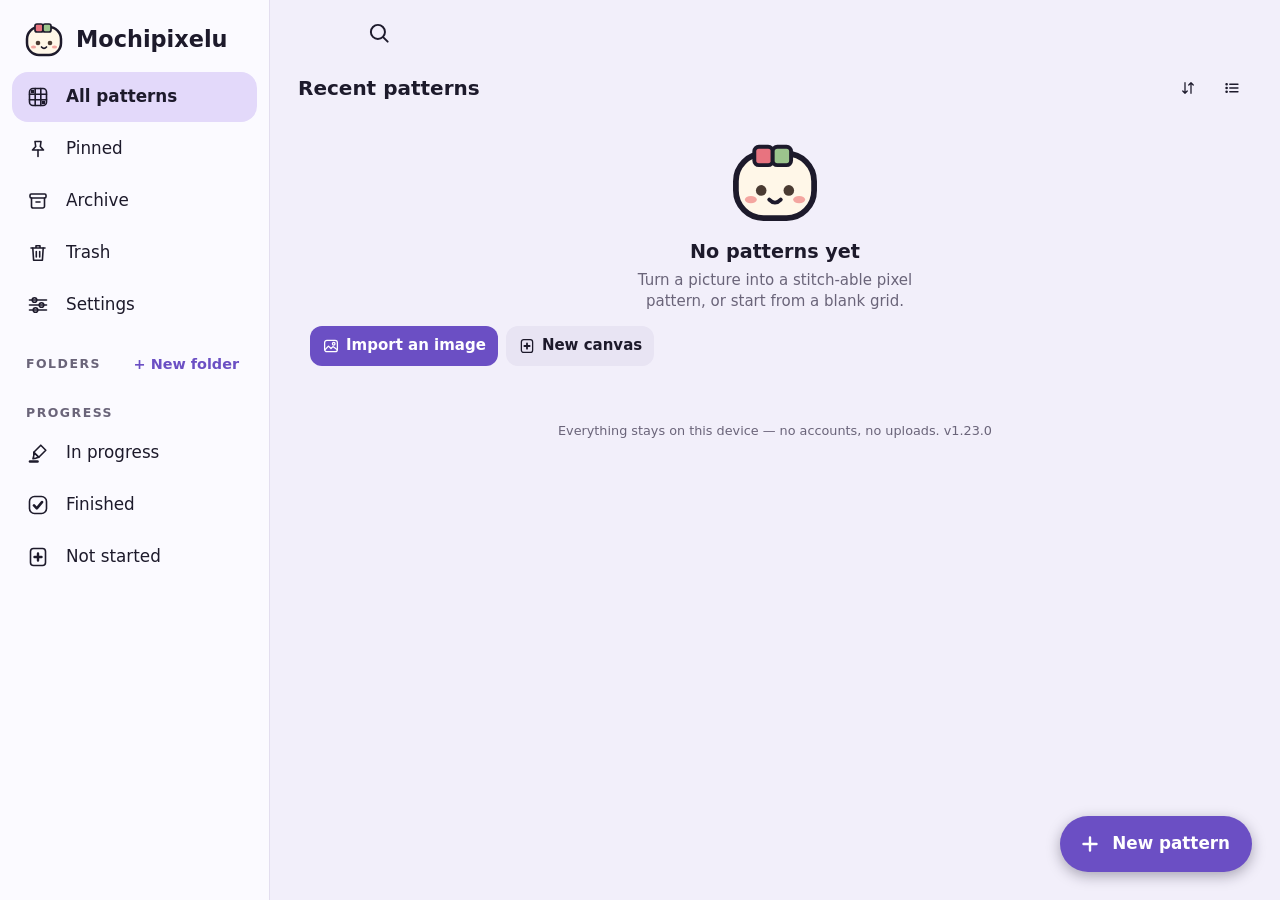
==== index.html @ eb27bb93 "fix: 1.22.0 → 1.23.0 — Taps show stitch details with no mode/tool; legend Hide/Show controls canvas " ====
<!DOCTYPE html>
<html lang="en">
<head>
  <meta charset="utf-8">
  <meta name="viewport" content="width=device-width, initial-scale=1">
  <meta name="theme-color" content="#fbfaff">
  <script>try{var p=JSON.parse(localStorage.getItem("mochipixelu:prefs")||"{}"),t=p.theme||"system";document.documentElement.dataset.theme=t==="dark"||(t==="system"&&matchMedia("(prefers-color-scheme: dark)").matches)?"dark":"light"}catch(e){document.documentElement.dataset.theme="light"}</script>
  <title>Mochipixelu — pixel editor &amp; craft pattern maker</title>
  <meta name="description" content="A cozy, local-first pixel editor that turns images into crochet, cross-stitch, knitting and bead patterns.">
  <link rel="icon" href="data:image/svg+xml,%3Csvg xmlns='http://www.w3.org/2000/svg' viewBox='0 0 40 36'%3E%3Crect x='3' y='5' width='34' height='28' rx='12' fill='%23fff7e8' stroke='%234a3b32' stroke-width='2.5'/%3E%3Crect x='11' y='2' width='8' height='8' rx='2' fill='%23e8737f' stroke='%234a3b32' stroke-width='2'/%3E%3Crect x='19' y='2' width='8' height='8' rx='2' fill='%239cc58d' stroke='%234a3b32' stroke-width='2'/%3E%3Ccircle cx='14' cy='21' r='2.3' fill='%234a3b32'/%3E%3Ccircle cx='26' cy='21' r='2.3' fill='%234a3b32'/%3E%3C/svg%3E">
  <link rel="stylesheet" href="css/styles.css">
</head>
<body data-tool="pencil" data-screen="home">

<!-- Icon set: drawn to match the logo — cream body, 2px brown outline, strawberry / matcha / butter pixel accents. -->
<svg width="0" height="0" style="position:absolute" aria-hidden="true" focusable="false">
  <defs>
    <symbol id="i-pencil" viewBox="0 0 24 24">
      <path d="M5 19.2l.9-4.1L16.3 4.7a2.1 2.1 0 0 1 3 0l.1.1a2.1 2.1 0 0 1 0 3L8.9 18.3z" fill="none"/>
      <path d="M16.3 4.7a2.1 2.1 0 0 1 3 0l.1.1a2.1 2.1 0 0 1 0 3l-2.2 2.2-3.1-3.1z" fill="none"/>
      <path d="M5.9 15.1l3 3-3.9 1z" fill="none"/>
    </symbol>
    <symbol id="i-eraser" viewBox="0 0 24 24">
      <g transform="rotate(-40 12 12)">
        <rect x="3" y="8" width="18" height="8" rx="2.2" fill="none"/>
        <path d="M13 8h5.8A2.2 2.2 0 0 1 21 10.2v3.6a2.2 2.2 0 0 1-2.2 2.2H13z" fill="none"/>
        <path d="M13 8v8"/>
      </g>
      <path d="M4 21h16"/>
    </symbol>
    <symbol id="i-fill" viewBox="0 0 24 24">
      <path d="M5.5 10h13l-1.5 8.5a2 2 0 0 1-2 1.7H9a2 2 0 0 1-2-1.7z" fill="none"/>
      <path d="M6.2 13.4h11.6l-.8 5.1a2 2 0 0 1-2 1.7H9a2 2 0 0 1-2-1.7z" fill="none"/>
      <ellipse cx="12" cy="10" rx="6.5" ry="2.2" fill="none"/>
      <path d="M7 9C7 2.8 17 2.8 17 9" fill="none"/>
    </symbol>
    <symbol id="i-picker" viewBox="0 0 24 24">
      <path d="M15 3.8l5.2 5.2-1.9 1.9-5.2-5.2z" fill="none"/>
      <path d="M12.2 7.9l3.9 3.9-7.6 7.6-3.7.8.8-3.7z" fill="none"/>
      <path d="M5.1 16.7l2.2 2.2-2.6.6z" fill="currentColor" stroke="none"/>
    </symbol>
    <symbol id="i-inspect" viewBox="0 0 24 24">
      <circle cx="10.2" cy="10.2" r="6.4" fill="none"/>
      <rect x="7.2" y="7.2" width="3" height="3" fill="currentColor" stroke="none"/>
      <rect x="10.2" y="7.2" width="3" height="3" fill="currentColor" stroke="none"/>
      <rect x="10.2" y="10.2" width="3" height="3" fill="currentColor" stroke="none"/>
      <path d="M15 15l5.5 5.5" stroke-width="3"/>
    </symbol>
    <symbol id="i-mark" viewBox="0 0 24 24">
      <rect x="3.5" y="3.5" width="17" height="17" rx="5" fill="none"/>
      <path d="M8 12.4l2.8 2.9 5.2-6.2" stroke-width="2.6"/>
    </symbol>
    <symbol id="i-pan" viewBox="0 0 24 24">
      <path d="M12 2.8v18.4M2.8 12h18.4"/>
      <path d="M9.2 5.6L12 2.8l2.8 2.8M9.2 18.4L12 21.2l2.8-2.8M5.6 9.2L2.8 12l2.8 2.8M18.4 9.2l2.8 2.8-2.8 2.8"/>
      <rect x="8.6" y="8.6" width="6.8" height="6.8" rx="2" fill="none"/>
      <rect x="11" y="11" width="2" height="2" fill="currentColor" stroke="none"/>
    </symbol>
    <symbol id="i-undo" viewBox="0 0 24 24">
      <path d="M8.5 5.5l-4 4 4 4"/>
      <path d="M4.5 9.5H14a5 5 0 0 1 0 10h-4"/>
    </symbol>
    <symbol id="i-redo" viewBox="0 0 24 24">
      <g transform="matrix(-1 0 0 1 24 0)">
        <path d="M8.5 5.5l-4 4 4 4"/>
        <path d="M4.5 9.5H14a5 5 0 0 1 0 10h-4"/>
      </g>
    </symbol>
    <symbol id="i-palette" viewBox="0 0 24 24">
      <path d="M12 3.5C7 3.5 3.5 7 3.5 11.5S7 20.5 11 20.5c2 0 2.3-1.3 1.5-2.4-.8-1.1-.2-2.6 1.4-2.6H17c2 0 3.5-1.5 3.5-3.5C20.5 7 17 3.5 12 3.5z" fill="none"/>
      <circle cx="8" cy="10.4" r="1.4" fill="currentColor" stroke="none"/>
      <circle cx="12" cy="7.6" r="1.4" fill="currentColor" stroke="none"/>
      <circle cx="16" cy="10.2" r="1.4" fill="currentColor" stroke="none"/>
      <circle cx="7.8" cy="14.6" r="1.4" fill="currentColor" stroke="none"/>
    </symbol>
    <symbol id="i-sliders" viewBox="0 0 24 24">
      <path d="M3.5 7h17M3.5 12h17M3.5 17h17"/>
      <circle cx="8.5" cy="7" r="2.3" fill="none"/>
      <circle cx="15.5" cy="12" r="2.3" fill="none"/>
      <circle cx="9.5" cy="17" r="2.3" fill="none"/>
    </symbol>
    <symbol id="i-design" viewBox="0 0 24 24">
      <rect x="3.5" y="3.5" width="17" height="17" rx="3.5" fill="none"/>
      <path d="M9.2 3.5v17M14.8 3.5v17M3.5 9.2h17M3.5 14.8h17"/>
      <rect x="4.9" y="4.9" width="3.3" height="3.3" fill="currentColor" stroke="none"/>
      <rect x="15.8" y="15.8" width="3.3" height="3.3" fill="currentColor" stroke="none"/>
    </symbol>
    <symbol id="i-craft" viewBox="0 0 24 24">
      <rect x="3.5" y="3.5" width="17" height="17" rx="3.5" fill="none"/>
      <path d="M8 8l8 8M16 8l-8 8" stroke-width="2.6"/>
    </symbol>
    <symbol id="i-export" viewBox="0 0 24 24">
      <path d="M4.5 14.5v3.2a2.3 2.3 0 0 0 2.3 2.3h10.4a2.3 2.3 0 0 0 2.3-2.3v-3.2" fill="none"/>
      <path d="M12 3.8v10.2M7.8 10l4.2 4.2 4.2-4.2"/>
    </symbol>
    <symbol id="i-upload" viewBox="0 0 24 24">
      <path d="M4.5 14.5v3.2a2.3 2.3 0 0 0 2.3 2.3h10.4a2.3 2.3 0 0 0 2.3-2.3v-3.2" fill="none"/>
      <path d="M12 14V3.8M7.8 8l4.2-4.2L16.2 8"/>
    </symbol>
    <symbol id="i-files" viewBox="0 0 24 24">
      <path d="M3.5 7a2 2 0 0 1 2-2H10l2 2.2h6.5a2 2 0 0 1 2 2V17a2 2 0 0 1-2 2h-13a2 2 0 0 1-2-2z" fill="none"/>
      <path d="M3.5 10.5h17"/>
    </symbol>
    <symbol id="i-image" viewBox="0 0 24 24">
      <rect x="3.5" y="4.5" width="17" height="15" rx="3" fill="none"/>
      <path d="M4 17l4.6-4.8 3.4 3.2 2.6-2.6L20 16.6" fill="none"/>
      <circle cx="15.6" cy="9" r="1.7" fill="none"/>
    </symbol>
    <symbol id="i-newfile" viewBox="0 0 24 24">
      <rect x="4.5" y="3.5" width="15" height="17" rx="3" fill="none"/>
      <path d="M12 8.5v7M8.5 12h7" stroke-width="2.4"/>
    </symbol>
    <symbol id="i-gear" viewBox="0 0 24 24"><circle cx="12" cy="12" r="3"/><circle cx="12" cy="12" r="6.6"/><path d="M12 2.6v2.8M12 18.6v2.8M2.6 12h2.8M18.6 12h2.8M5.4 5.4l2 2M16.6 16.6l2 2M18.6 5.4l-2 2M7.4 16.6l-2 2"/></symbol>
    <symbol id="i-legend" viewBox="0 0 24 24"><rect x="3.5" y="4.5" width="4.5" height="4.5" rx="1.2"/><rect x="3.5" y="14.5" width="4.5" height="4.5" rx="1.2"/><path d="M11.5 6.8h9M11.5 16.8h9M11.5 11.8h9"/><rect x="3.5" y="9.5" width="4.5" height="4.5" rx="1.2"/></symbol>
    <symbol id="i-plus" viewBox="0 0 24 24"><path d="M12 5.5v13M5.5 12h13"/></symbol>
    <symbol id="i-minus" viewBox="0 0 24 24"><path d="M5.5 12h13"/></symbol>
    <symbol id="i-fit" viewBox="0 0 24 24"><path d="M4 9V5h4M20 9V5h-4M4 15v4h4M20 15v4h-4"/><rect x="9" y="9" width="6" height="6" fill="none"/></symbol>
    <symbol id="i-chev" viewBox="0 0 24 24"><path d="M6.5 15l5.5-6 5.5 6"/></symbol>
    <symbol id="i-back" viewBox="0 0 24 24"><path d="M19 12H6M11.5 6L5.5 12l6 6"/></symbol>
    <symbol id="i-close" viewBox="0 0 24 24"><path d="M6 6l12 12M18 6L6 18"/></symbol>
    <symbol id="i-more" viewBox="0 0 24 24"><circle cx="5.5" cy="12" r="1.8" fill="currentColor" stroke="none"/><circle cx="12" cy="12" r="1.8" fill="currentColor" stroke="none"/><circle cx="18.5" cy="12" r="1.8" fill="currentColor" stroke="none"/></symbol>
    <symbol id="i-eye" viewBox="0 0 24 24"><path d="M2.8 12S6.4 5.8 12 5.8 21.2 12 21.2 12 17.6 18.2 12 18.2 2.8 12 2.8 12z" fill="none"/><circle cx="12" cy="12" r="2.8" fill="none"/></symbol>
    <symbol id="i-print" viewBox="0 0 24 24"><rect x="6.5" y="3.5" width="11" height="6" fill="none"/><rect x="3.5" y="9.5" width="17" height="8" rx="2.5" fill="none"/><rect x="7" y="14" width="10" height="6.5" fill="none"/><circle cx="17" cy="12.3" r=".9" fill="currentColor" stroke="none"/></symbol>
    <symbol id="i-redo-arrow" viewBox="0 0 24 24"><path d="M19.5 12a7.5 7.5 0 1 1-2.4-5.5"/><path d="M19.8 4.5v4.2h-4.2"/></symbol>
    <symbol id="i-trash" viewBox="0 0 24 24"><path d="M5 7h14M10 7V4.8h4V7"/><path d="M6.8 7l.8 12.2h8.8L17.2 7" fill="none"/><path d="M10.3 10.5v5.5M13.7 10.5v5.5"/></symbol>
    <symbol id="i-menu" viewBox="0 0 24 24"><path d="M4 8h16M4 15h10"/></symbol>
    <symbol id="i-search" viewBox="0 0 24 24"><circle cx="11" cy="11" r="6.5"/><path d="M16 16l4 4"/></symbol>
    <symbol id="i-list" viewBox="0 0 24 24"><path d="M9 7h11M9 12h11M9 17h11"/><circle cx="4.8" cy="7" r=".9" fill="currentColor"/><circle cx="4.8" cy="12" r=".9" fill="currentColor"/><circle cx="4.8" cy="17" r=".9" fill="currentColor"/></symbol>
    <symbol id="i-grid" viewBox="0 0 24 24"><rect x="4.5" y="4.5" width="6" height="6" rx="1.5"/><rect x="13.5" y="4.5" width="6" height="6" rx="1.5"/><rect x="4.5" y="13.5" width="6" height="6" rx="1.5"/><rect x="13.5" y="13.5" width="6" height="6" rx="1.5"/></symbol>
    <symbol id="i-sort" viewBox="0 0 24 24"><path d="M8 5v14M8 19l-3-3M8 19l3-3M16 19V5M16 5l-3 3M16 5l3 3"/></symbol>
    <symbol id="i-pin" viewBox="0 0 24 24"><path d="M9 4.5h6l-.7 5 3.2 3.5H6.5L9.7 9.5 9 4.5z"/><path d="M12 13v6.5"/></symbol>
    <symbol id="i-folder" viewBox="0 0 24 24"><path d="M4 7.5a1.8 1.8 0 0 1 1.8-1.8h3.6l2 2.2h6.8A1.8 1.8 0 0 1 20 9.7v7.5a1.8 1.8 0 0 1-1.8 1.8H5.8A1.8 1.8 0 0 1 4 17.2V7.5z"/></symbol>
    <symbol id="i-archive" viewBox="0 0 24 24"><rect x="4" y="5" width="16" height="4" rx="1.2"/><path d="M5.5 9v8.2a1.8 1.8 0 0 0 1.8 1.8h9.4a1.8 1.8 0 0 0 1.8-1.8V9M10 13h4"/></symbol>
    <symbol id="i-restore" viewBox="0 0 24 24"><path d="M5 12a7 7 0 1 0 2.3-5.2M5 5v3.8h3.8"/></symbol>
    <symbol id="i-copy" viewBox="0 0 24 24"><rect x="8.5" y="8.5" width="11" height="11" rx="2.5" fill="none"/><path d="M15.5 8.5v-2a2 2 0 0 0-2-2h-7a2 2 0 0 0-2 2v7a2 2 0 0 0 2 2h2"/></symbol>
    <symbol id="i-highlight" viewBox="0 0 24 24"><path d="M14.8 4.2l5 5-7 7-5-5z" fill="none"/><path d="M7.8 11.2l5 5-2.6.9-3.2.7.8-3.2z" fill="none"/><path d="M4 20.5h7.5" stroke-width="2.6"/></symbol>
    <symbol id="i-mochi" viewBox="0 0 40 36">
      <rect x="3" y="5" width="34" height="28" rx="12" fill="#fff7e8" stroke-width="2.5"/>
      <rect x="11" y="2" width="8" height="8" rx="2" fill="#e8737f"/>
      <rect x="19" y="2" width="8" height="8" rx="2" fill="#9cc58d"/>
      <circle cx="14" cy="21" r="2.3" fill="#4a3b32" stroke="none"/><circle cx="26" cy="21" r="2.3" fill="#4a3b32" stroke="none"/>
      <ellipse cx="9.5" cy="25" rx="2.6" ry="1.6" fill="#f4a6a0" stroke="none"/><ellipse cx="30.5" cy="25" rx="2.6" ry="1.6" fill="#f4a6a0" stroke="none"/>
      <path d="M17.5 25q2.5 2.6 5 0"/>
    </symbol>
  </defs>
</svg>

<!-- ============================ HOME ============================ -->
<section id="screen-home" class="screen home" hidden>
  <div id="drawer-scrim" class="scrim" hidden></div>
  <aside id="drawer" class="drawer" aria-label="Menu">
    <div class="drawer-brand"><svg class="ic mascot" viewBox="0 0 40 36" aria-hidden="true"><use href="#i-mochi"/></svg><span>Mochipixelu</span></div>
    <nav class="drawer-nav" id="drawer-nav">
      <button data-view="all"><svg class="ic"><use href="#i-design"/></svg><span class="dl">All patterns</span><span class="dc" id="dc-all"></span></button>
      <button data-view="pinned"><svg class="ic"><use href="#i-pin"/></svg><span class="dl">Pinned</span><span class="dc" id="dc-pinned"></span></button>
      <button data-view="archive"><svg class="ic"><use href="#i-archive"/></svg><span class="dl">Archive</span><span class="dc" id="dc-archive"></span></button>
      <button data-view="trash"><svg class="ic"><use href="#i-trash"/></svg><span class="dl">Trash</span><span class="dc" id="dc-trash"></span></button>
      <button id="drawer-settings"><svg class="ic"><use href="#i-sliders"/></svg><span class="dl">Settings</span></button>
    </nav>
    <div class="drawer-sec"><span>Folders</span><button id="drawer-newfolder" class="linkbtn">+ New folder</button></div>
    <nav class="drawer-nav" id="drawer-folders"></nav>
    <button id="drawer-showall" class="linkbtn drawer-more" hidden>Show all</button>
    <div class="drawer-sec"><span>Progress</span></div>
    <nav class="drawer-nav" id="drawer-progress">
      <button data-view="progress"><svg class="ic"><use href="#i-highlight"/></svg><span class="dl">In progress</span><span class="dc" id="dc-progress"></span></button>
      <button data-view="done"><svg class="ic"><use href="#i-mark"/></svg><span class="dl">Finished</span><span class="dc" id="dc-done"></span></button>
      <button data-view="new"><svg class="ic"><use href="#i-newfile"/></svg><span class="dl">Not started</span><span class="dc" id="dc-new"></span></button>
    </nav>
  </aside>
  <header class="home-top">
    <button id="home-menu" class="btn icon-btn" aria-label="Open menu" aria-expanded="false"><svg class="ic"><use href="#i-menu"/></svg></button>
    <h1 class="sr-only">Mochipixelu</h1>
    <button id="home-search-btn" class="btn icon-btn" aria-label="Search patterns" aria-expanded="false"><svg class="ic"><use href="#i-search"/></svg></button>
  </header>
  <div id="home-search" class="home-search" hidden>
    <svg class="ic sm" aria-hidden="true"><use href="#i-search"/></svg>
    <input id="home-search-input" type="search" placeholder="Search patterns" aria-label="Search patterns" autocomplete="off">
    <button id="home-search-clear" class="btn small icon-btn" aria-label="Close search"><svg class="ic sm"><use href="#i-close"/></svg></button>
  </div>

  <main class="home-main" id="home-main">
    <section id="home-continue" hidden>
      <button id="continue-card" class="continue-card" type="button"></button>
    </section>

    <section id="home-library">
      <div id="home-folders-sec" hidden>
        <div class="home-bar">
          <h2 class="sec">Folders</h2>
          <span class="bar-actions">
            <button id="folders-all" class="linkbtn" hidden>Show all</button>
            <button id="folders-layout" class="btn small icon-btn" aria-label="Folder layout: grid"><svg class="ic sm"><use href="#i-list"/></svg></button>
          </span>
        </div>
        <div id="home-folder-tiles" class="folder-tiles"></div>
      </div>
      <div class="home-bar">
        <h2 class="sec" id="home-title">Recent patterns</h2>
        <span class="bar-actions">
          <button id="sort-btn" class="btn small icon-btn" aria-label="Sort patterns" aria-haspopup="menu" aria-expanded="false"><svg class="ic sm"><use href="#i-sort"/></svg></button>
          <button id="grid-layout" class="btn small icon-btn" aria-label="Pattern layout: grid"><svg class="ic sm"><use href="#i-list"/></svg></button>
        </span>
        <div id="sort-menu" class="ctx-menu sort-menu" role="menu" hidden></div>
      </div>
      <div id="folder-head" class="folder-head" hidden>
        <button id="folder-back" class="btn small icon-btn" aria-label="Back to all patterns"><svg class="ic sm"><use href="#i-back"/></svg></button>
        <h3 id="folder-title">Folder</h3>
        <button id="folder-rename" class="btn small">Rename</button>
        <button id="folder-remove" class="btn small">Remove</button>
      </div>
      <ul id="home-grid" class="grid"></ul>
      <p id="home-nomatch" class="hint" hidden>No patterns in this group yet.</p>
      <div id="home-empty" class="empty" hidden>
        <svg class="ic mascot big" viewBox="0 0 40 36" aria-hidden="true"><use href="#i-mochi"/></svg>
        <h2>No patterns yet</h2>
        <p>Turn a picture into a stitch-able pixel pattern, or start from a blank grid.</p>
        <div class="row center">
          <button class="btn primary" data-home="import"><svg class="ic sm"><use href="#i-image"/></svg>Import an image</button>
          <button class="btn" data-home="new"><svg class="ic sm"><use href="#i-newfile"/></svg>New canvas</button>
        </div>
      </div>
    </section>
    <p class="home-foot">Everything stays on this device — no accounts, no uploads. <span id="home-version"></span></p>
  </main>

  <div id="card-scrim" class="scrim" hidden></div>
  <div id="card-menu" class="ctx-menu" role="menu" hidden></div>

  <div class="fab-wrap" id="fab-wrap">
    <div id="fab-menu" class="fab-menu" hidden>
      <button class="btn fab-item" data-home="new"><svg class="ic sm"><use href="#i-newfile"/></svg>New canvas</button>
      <button class="btn fab-item" data-home="import"><svg class="ic sm"><use href="#i-image"/></svg>Import image</button>
      <button class="btn fab-item" data-home="open"><svg class="ic sm"><use href="#i-upload"/></svg>Open file</button>
    </div>
    <button id="fab" class="fab" type="button" aria-label="Add a pattern" aria-expanded="false"><svg class="ic"><use href="#i-plus"/></svg><span class="fab-label">New pattern</span></button>
  </div>
</section>

<!-- ============================ PROJECT VIEW ============================ -->
<section id="screen-view" class="screen" hidden>
  <header class="topbar">
    <button id="view-back" class="btn icon-btn" aria-label="Back to my patterns"><svg class="ic"><use href="#i-back"/></svg></button>
    <h2 id="view-title" class="view-title">Pattern</h2>
    <button id="view-edit" class="btn primary"><svg class="ic sm"><use href="#i-pencil"/></svg>Edit</button>
    <button id="view-more" class="btn icon-btn" aria-label="More actions"><svg class="ic"><use href="#i-more"/></svg></button>
  </header>
  <main class="view-main">
    <div class="view-meta">
      <span id="view-size" class="meta-line"></span>
      <div class="progress" role="progressbar" aria-valuemin="0" aria-valuemax="100" aria-valuenow="0" id="view-progress"><div id="view-progress-bar"></div></div>
      <span id="view-progress-text" class="meta-line"></span>
    </div>
    <div class="view-selected" id="view-info" aria-live="polite">
      <span id="view-info-swatch" class="swatch empty" hidden></span>
      <span id="view-info-text"></span>
    </div>
    <section class="view-stage">
      <div class="canvas-wrap">
        <div id="view-scroll" class="canvas-scroll"><canvas id="view-canvas" aria-label="Pattern"></canvas></div>
        <div class="hud hud-br hud-view">
          <button id="view-zoom-fit" class="btn small icon-btn" aria-label="Fit to screen"><svg class="ic sm"><use href="#i-fit"/></svg></button>
        </div>
      </div>
    </section>
    <div class="view-dock">
      <div class="vstack">
        <div id="view-legend-pop" class="vcard" hidden>
          <div class="legend-head"><strong>Colors</strong><button id="view-legend-hide" class="linkbtn" type="button" aria-pressed="true">Hide on canvas</button></div>
          <div id="view-legend" class="chips-scroll"></div>
        </div>
        <div id="guide-controls" class="vcard" hidden>
          <div class="seg" id="view-guides" role="group" aria-label="Guide style">
            <button data-guide="row" aria-pressed="true">Row</button>
            <button data-guide="col" aria-pressed="false">Column</button>
            <button data-guide="cross" aria-pressed="false">Both</button>
          </div>
          <div class="stepper">
            <button id="guide-prev" class="btn small icon-btn" aria-label="Previous"><svg class="ic sm"><use href="#i-chev"/></svg></button>
            <strong id="guide-label">Row 1</strong>
            <button id="guide-next" class="btn small icon-btn" aria-label="Next"><svg class="ic sm"><use href="#i-chev"/></svg></button>
            <button id="guide-done" class="btn small"><svg class="ic sm"><use href="#i-mark"/></svg><span id="guide-done-label">Mark row done</span></button>
          </div>
        </div>
      </div>
      <nav class="vtools" id="view-modes" role="group" aria-label="Tap mode">
        <button class="vtool" data-mode="look" aria-pressed="true"><svg class="ic"><use href="#i-eye"/></svg><span class="tl">Look</span></button>
        <button class="vtool" data-mode="guide" aria-pressed="false"><svg class="ic"><use href="#i-highlight"/></svg><span class="tl">Guide</span></button>
        <button class="vtool" data-mode="tick" aria-pressed="false"><svg class="ic"><use href="#i-mark"/></svg><span class="tl">Tick</span></button>
        <button class="vtool" id="view-dock-legend" aria-pressed="false"><svg class="ic"><use href="#i-legend"/></svg><span class="tl">Legend</span></button>
      </nav>
    </div>
  </main>
</section>

<!-- ============================ EDITOR ============================ -->
<section id="screen-editor" class="screen" hidden>
  <header class="topbar">
    <button id="btn-back" class="btn icon-btn" aria-label="Back to the pattern"><svg class="ic"><use href="#i-back"/></svg></button>
    <svg class="ic mascot desk-only" viewBox="0 0 40 36" aria-hidden="true"><use href="#i-mochi"/></svg>
    <label class="name-field">
      <span class="sr-only">Pattern name</span>
      <input id="design-name" type="text" maxlength="60" value="Untitled" autocomplete="off">
    </label>
    <div class="top-actions">
      <button id="btn-undo" class="btn icon-btn" title="Undo (Ctrl+Z)" aria-label="Undo" disabled><svg class="ic"><use href="#i-undo"/></svg></button>
      <button id="btn-redo" class="btn icon-btn" title="Redo (Ctrl+Y)" aria-label="Redo" disabled><svg class="ic"><use href="#i-redo"/></svg></button>
      <button id="btn-menu" class="btn icon-btn" aria-label="Pattern options" aria-haspopup="menu" aria-pressed="false"><svg class="ic"><use href="#i-more"/></svg></button>
    </div>
  </header>
  <div class="view-selected" id="edit-info" aria-live="polite">
    <span id="edit-info-swatch" class="swatch empty" hidden></span>
    <span id="edit-info-text"></span>
  </div>

  <main class="workspace">
    <section class="stage" aria-label="Canvas">
      <div class="canvas-wrap">
        <div id="canvas-scroll" class="canvas-scroll">
          <canvas id="canvas" tabindex="0" aria-label="Pixel canvas. Use arrow keys to move between cells."></canvas>
        </div>
        <div class="hud hud-tl">
          <span id="status-size" class="chip" title="Design size">32 × 32</span>
          <span id="status-coords" class="chip" title="Cell under the pointer">—</span>
        </div>
        <div class="hud hud-br">
          <button id="zoom-fit" class="btn small icon-btn" aria-label="Fit to screen" title="Fit to screen (0)"><svg class="ic sm"><use href="#i-fit"/></svg></button>
        </div>
        <input id="zoom-range" class="zoom-range" type="range" min="2" max="64" value="16" aria-label="Zoom" hidden>
        <div id="drop-hint" class="drop-hint" hidden>Drop an image to pixelate it</div>
      </div>
    </section>

    <div id="opt-menu" class="ctx-menu opt-menu" role="menu" hidden>
      <div class="theme-row" id="theme-row" role="radiogroup" aria-label="Theme">
        <span class="theme-label">Theme</span>
        <div class="swatches"></div>
      </div>
      <hr>
      <button data-open="design"><svg class="ic"><use href="#i-design"/></svg>Size &amp; detail</button>
      <button data-open="export"><svg class="ic"><use href="#i-export"/></svg>Export &amp; print</button>
      <button data-open="files"><svg class="ic"><use href="#i-files"/></svg>Image &amp; files</button>
      <hr>
      <button data-act="pin"><svg class="ic"><use href="#i-pin"/></svg><span>Pin</span></button>
      <button data-act="folder"><svg class="ic"><use href="#i-folder"/></svg>Move to folder…</button>
      <button data-act="archive"><svg class="ic"><use href="#i-archive"/></svg><span>Archive</span></button>
      <button data-act="trash" class="danger"><svg class="ic"><use href="#i-trash"/></svg>Move to Trash</button>
      <hr>
      <div class="menu-foot" id="menu-foot">Edited just now</div>
    </div>

    <!-- Fixed bottom bar on phones; vertical tool rail on desktop -->
    <div class="dock">
      <div id="color-pop" class="pop" hidden aria-label="Quick colors"></div>
      <div id="legend-pop" class="vcard legend-dock" hidden aria-label="Legend">
        <div class="legend-head"><strong>Colors</strong><button id="btn-clear-filter" class="linkbtn" type="button" hidden>Show all</button><button id="legend-hide" class="linkbtn" type="button" aria-pressed="true">Hide on canvas</button></div>
        <div id="legend-list" class="chips-scroll"></div>
      </div>
      <nav class="tools" id="tools" aria-label="Tools">
        <button class="tool" data-tool="pencil" aria-pressed="true" title="Draw (B)"><svg class="ic"><use href="#i-pencil"/></svg><span class="tl">Draw</span></button>
        <button class="tool" data-tool="eraser" aria-pressed="false" title="Erase (E)"><svg class="ic"><use href="#i-eraser"/></svg><span class="tl">Erase</span></button>
        <button class="tool" data-tool="fill" aria-pressed="false" title="Fill (G)"><svg class="ic"><use href="#i-fill"/></svg><span class="tl">Fill</span></button>
        <button class="tool" data-tool="picker" aria-pressed="false" title="Pick color (I)"><svg class="ic"><use href="#i-picker"/></svg><span class="tl">Pick</span></button>
        <button id="dock-legend" class="tool" aria-pressed="false" title="Legend: colors and symbols"><svg class="ic"><use href="#i-legend"/></svg><span class="tl">Legend</span></button>
        <button id="dock-color" class="tool" aria-pressed="false" title="Colors"><span class="dot" data-cur-color></span><span class="tl">Color</span></button>
      </nav>
    </div>
  </main>
</section>

    <!-- Settings popup (opened from the ⋯ menus): one section at a time, Done fixed at the bottom. Lives at body level so both the editor and the pattern view can use it. -->
<aside class="panel sheet" id="sheet" aria-label="Pattern settings">
  <div class="sheet-head"><h2 id="sheet-title">Design</h2></div>

  <!-- DESIGN -->
  <section class="tabpanel" id="panel-design" role="tabpanel">
    <h2>Resolution</h2>
    <p class="hint" id="img-info">Changing these numbers changes how many pixels the design really has.</p>
    <div class="row">
      <label>Width <input id="res-w" type="number" min="1" max="256" value="32" inputmode="numeric"></label>
      <label>Height <input id="res-h" type="number" min="1" max="256" value="32" inputmode="numeric"></label>
    </div>
    <label class="check"><input id="res-lock" type="checkbox" checked> Keep proportions</label>
    <div class="row presets" id="res-presets">
      <button class="btn small" data-size="16">16</button>
      <button class="btn small" data-size="32">32</button>
      <button class="btn small" data-size="48">48</button>
      <button class="btn small" data-size="64">64</button>
      <button class="btn small" data-size="100">100</button>
    </div>
    <label class="block">When resizing edited art
      <select id="res-mode">
        <option value="scale">Scale (resample cells)</option>
        <option value="crop-tl">Crop / pad from top-left</option>
        <option value="crop-c">Crop / pad from center</option>
      </select>
    </label>
    <p class="hint" id="res-hint"></p>

    <h2>Color limit</h2>
    <div class="row">
      <label>Limit to <input id="color-limit" type="number" min="0" max="64" value="0" inputmode="numeric"> colors</label>
      <button id="btn-reduce" class="btn small">Reduce now</button>
    </div>
    <p class="hint">0 keeps every color. On an untouched imported image the limit applies live.</p>
    <button id="btn-repixel" class="btn block-btn" disabled><svg class="ic sm"><use href="#i-redo-arrow"/></svg>Re-pixelate from image (discard edits)</button>

    <h2>Fill tool</h2>
    <label class="check"><input id="fill-all" type="checkbox"> Recolor <em>every</em> matching cell, not just the connected area</label>

    <h2>View</h2>
    <label class="check"><input id="toggle-grid" type="checkbox" checked> Show grid lines</label>
    <label class="check"><input id="toggle-done" type="checkbox" checked> Show done marks</label>
  </section>

  <!-- EXPORT -->
  <section class="tabpanel" id="panel-export" role="tabpanel" hidden>
    <h2>Printable pattern</h2>
    <div class="row">
      <label>Cell size
        <select id="ex-cell">
          <option value="16">Small (16 px)</option>
          <option value="24" selected>Medium (24 px)</option>
          <option value="32">Large (32 px)</option>
        </select>
      </label>
    </div>
    <label class="check"><input id="ex-colors" type="checkbox" checked> Fill cells with color</label>
    <label class="check"><input id="ex-symbols" type="checkbox" checked> Symbols in cells</label>
    <label class="check"><input id="ex-coords" type="checkbox" checked> Row &amp; column numbers</label>
    <label class="check"><input id="ex-marks" type="checkbox"> Show completed ticks</label>
    <button id="btn-preview" class="btn primary block-btn"><svg class="ic sm"><use href="#i-export"/></svg>Export</button>
    <p class="hint">Export shows the pages first; from there you can save them as a PNG or print. Tip: turn off “Fill cells with color” for a black-and-white, ink-friendly chart that relies on symbols.</p>

    <h2>Artwork image</h2>
    <div class="row">
      <label>Pixel size
        <select id="art-scale">
          <option value="1">1× (exact pixels)</option>
          <option value="8">8×</option>
          <option value="16" selected>16×</option>
          <option value="32">32×</option>
        </select>
      </label>
    </div>
    <label class="check"><input id="art-transparent" type="checkbox" checked> Transparent empty cells</label>
    <button id="btn-art-png" class="btn block-btn"><svg class="ic sm"><use href="#i-export"/></svg>Download artwork PNG</button>
  </section>

  <!-- FILES -->
  <section class="tabpanel" id="panel-files" role="tabpanel" hidden>
    <h2>Saved automatically</h2>
    <p class="hint">Every change is saved to “My patterns” on this device as you work.</p>
    <h2>Replace with an image</h2>
    <button id="btn-import" class="btn block-btn" data-action="import"><svg class="ic sm"><use href="#i-image"/></svg>Pixelate an image into this pattern</button>
    <p class="hint">Replaces the artwork (you can undo). To start a separate pattern, use + on the home page.</p>
    <h2>Project file</h2>
    <button id="btn-save-file" class="btn block-btn"><svg class="ic sm"><use href="#i-export"/></svg>Save a backup file</button>
    <p class="hint">Keeps colors and progress. Open it later from the home page.</p>
  </section>
  <div class="sheet-foot"><button id="sheet-done" class="btn primary">Done</button></div>
</aside>
<div id="sheet-scrim" class="scrim light" hidden></div>

<input id="file-input" type="file" accept="image/*" hidden>
<input id="file-home-input" type="file" accept="image/*" hidden>
<input id="file-project" type="file" accept=".json,.mochi,application/json" hidden>

<!-- ===== dialogs ===== -->
<dialog id="new-dialog" class="dialog">
  <form method="dialog" id="new-form">
    <div class="dialog-head"><h2>New canvas</h2></div>
    <label class="block">Name <input id="new-name" type="text" maxlength="60" value="Untitled" autocomplete="off"></label>
    <div class="row">
      <label>Width <input id="new-w" type="number" min="1" max="256" value="32" inputmode="numeric"></label>
      <label>Height <input id="new-h" type="number" min="1" max="256" value="32" inputmode="numeric"></label>
    </div>
    <div class="row presets" id="new-presets">
      <button type="button" class="btn small" data-size="16">16</button>
      <button type="button" class="btn small" data-size="32">32</button>
      <button type="button" class="btn small" data-size="48">48</button>
      <button type="button" class="btn small" data-size="64">64</button>
    </div>
    <label class="block">Background
      <select id="new-bg">
        <option value="empty">Empty (no stitch)</option>
        <option value="white">White</option>
      </select>
    </label>
    <div class="row end">
      <button type="button" id="new-cancel" class="btn">Cancel</button>
      <button type="submit" id="new-create" class="btn primary">Create</button>
    </div>
  </form>
</dialog>

<dialog id="text-dialog" class="dialog">
  <form method="dialog" id="text-form">
    <div class="dialog-head"><h2 id="text-title">Rename</h2></div>
    <label class="block"><span id="text-label">Name</span> <input id="text-input" type="text" maxlength="60" autocomplete="off"></label>
    <div class="row end">
      <button type="button" id="text-cancel" class="btn">Cancel</button>
      <button type="submit" id="text-ok" class="btn primary">Save</button>
    </div>
  </form>
</dialog>

<dialog id="confirm-dialog" class="dialog">
  <div class="dialog-head"><h2 id="confirm-title">Are you sure?</h2></div>
  <p id="confirm-text" class="hint"></p>
  <div class="row end">
    <button id="confirm-cancel" class="btn">Cancel</button>
    <button id="confirm-ok" class="btn danger">Delete</button>
  </div>
</dialog>

<dialog id="folder-dialog" class="dialog menu">
  <div class="dialog-head"><h2>Move to folder</h2><button id="folder-close" class="btn small icon-btn" aria-label="Close"><svg class="ic sm"><use href="#i-close"/></svg></button></div>
  <ul id="folder-list" class="menu-list"></ul>
</dialog>

<div id="view-menu" class="ctx-menu opt-menu view-menu" role="menu" hidden>
  <div class="theme-row"><span class="theme-label">Theme</span><div class="swatches" id="view-swatches"></div></div>
  <hr>
  <button data-menu="pin"><svg class="ic"><use href="#i-pin"/></svg><span>Pin</span></button>
  <button data-menu="rename"><svg class="ic"><use href="#i-pencil"/></svg>Rename</button>
  <button data-menu="duplicate"><svg class="ic"><use href="#i-copy"/></svg>Copy</button>
  <button data-menu="folder"><svg class="ic"><use href="#i-folder"/></svg>Move</button>
  <button data-menu="archive"><svg class="ic"><use href="#i-archive"/></svg><span>Archive</span></button>
  <hr>
  <button data-menu="export"><svg class="ic"><use href="#i-print"/></svg>Export</button>
  <button data-menu="file"><svg class="ic"><use href="#i-export"/></svg>Save backup</button>
  <button data-menu="clear-progress"><svg class="ic"><use href="#i-redo-arrow"/></svg>Clear progress</button>
  <hr>
  <button data-menu="delete" class="danger"><svg class="ic"><use href="#i-trash"/></svg>Delete</button>
  <div class="menu-foot" id="view-foot">Edited just now</div>
</div>

<dialog id="rgb-dialog" class="dialog rgb-dialog">
  <h2 class="rgb-title">Color</h2>
  <div id="rgb-preview" class="rgb-preview"><span id="rgb-preview-hex">#E8737F</span></div>
  <div class="rgb-row"><b>R</b><input id="rgb-r" type="range" min="0" max="255" aria-label="Red"><input id="rgb-rn" type="number" min="0" max="255" inputmode="numeric" aria-label="Red value"></div>
  <div class="rgb-row"><b>G</b><input id="rgb-g" type="range" min="0" max="255" aria-label="Green"><input id="rgb-gn" type="number" min="0" max="255" inputmode="numeric" aria-label="Green value"></div>
  <div class="rgb-row"><b>B</b><input id="rgb-b" type="range" min="0" max="255" aria-label="Blue"><input id="rgb-bn" type="number" min="0" max="255" inputmode="numeric" aria-label="Blue value"></div>
  <div class="rgb-row hex"><b>#</b><input id="rgb-hex" type="text" maxlength="7" spellcheck="false" autocomplete="off" aria-label="Hex color"></div>
  <h3 class="rgb-sub">Presets</h3>
  <div id="rgb-presets" class="rgb-presets"></div>
  <div class="rgb-foot">
    <button id="rgb-cancel" type="button" class="btn">Cancel</button>
    <button id="rgb-ok" type="button" class="btn primary">Use color</button>
  </div>
</dialog>

<dialog id="settings-dialog" class="dialog menu">
  <div class="dialog-head"><h2>Settings</h2><button id="settings-close" class="btn small icon-btn" aria-label="Close"><svg class="ic sm"><use href="#i-close"/></svg></button></div>
  <h3 class="sub">Appearance</h3>
  <div class="seg" id="set-theme" role="group" aria-label="Appearance">
    <button data-theme-opt="system" aria-pressed="true">System</button>
    <button data-theme-opt="light" aria-pressed="false">Light</button>
    <button data-theme-opt="dark" aria-pressed="false">Dark</button>
  </div>
  <ul class="menu-list">
    <li><button id="set-open"><svg class="ic sm"><use href="#i-upload"/></svg>Open a backup file</button></li>
    <li><button id="set-clear" class="danger-text"><svg class="ic sm"><use href="#i-trash"/></svg>Delete all patterns</button></li>
  </ul>
  <p id="set-about" class="hint"></p>
</dialog>

<dialog id="preview-dialog" class="dialog wide">
  <div class="dialog-head">
    <h2>Pattern preview</h2>
    <div class="row">
      <button id="preview-png" class="btn primary"><svg class="ic sm"><use href="#i-export"/></svg>Save PNG</button>
      <button id="preview-print" class="btn"><svg class="ic sm"><use href="#i-print"/></svg>Print</button>
      <button id="preview-close" class="btn">Close</button>
    </div>
  </div>
  <div id="preview-pages" class="preview-pages"></div>
</dialog>

<div id="toast" class="toast" role="status" aria-live="polite" hidden></div>
<div id="print-area" aria-hidden="true"></div>

<script src="js/utils.js"></script>
<script src="js/state.js"></script>
<script src="js/palette.js"></script>
<script src="js/pixelate.js"></script>
<script src="js/renderer.js"></script>
<script src="js/storage.js"></script>
<script src="js/exporter.js"></script>
<script src="js/images.js"></script>
<script src="js/viewport.js"></script>
<script src="js/router.js"></script>
<script src="js/dialogs.js"></script>
<script src="js/actions.js"></script>
<script src="js/editor.js"></script>
<script src="js/panels.js"></script>
<script src="js/home.js"></script>
<script src="js/view.js"></script>
<script src="js/main.js"></script>
</body>
</html>
---- css/styles.css ----
/* Mochipixelu — cozy, handmade styles. Phone-first; widens into a desktop workspace at 900px. */
/* Modern palette: cool violet-grey surfaces, one indigo accent. Light is the default; the
   dark set below is applied with <html data-theme="dark"> (chosen in Settings → Appearance). */
:root {
  color-scheme: light;
  --paper: #f2effa;       /* page */
  --paper-2: #e8e4f3;     /* quiet fills */
  --card: #fbfaff;        /* bars, sheets, cards */
  --field: #ffffff;       /* inputs */
  --ink: #1d1a2b;
  --ink-soft: #6a6479;
  --line: #d9d3e8;
  --hair: #e3deef;
  --pill: #e3d9fa;        /* active item */
  --mat: #e6e2f1;         /* canvas surround */
  --berry: #6b4fc4;       /* accent */
  --accent-h: #5a3fb0;
  --on-accent: #ffffff;
  --berry-d: #b3412e;     /* danger fill */
  --danger-text: #b3412e;
  --matcha: #3d9b76;      /* progress */
  --butter: #e3d9fa;
  --sky: #7fb3e6;
  --shadow: 28 22 50;
  --t1: #dde6f4; --t2: #f1dfe8; --t3: #dbeadf; --t4: #e5defa;
  --radius: 18px;
  --font: "Inter", "Roboto", "SF Pro Text", system-ui, -apple-system, "Segoe UI", sans-serif;
  --safe-b: 0px; /* no safe-area padding anywhere */
  --safe-t: 0px;
}
:root[data-theme="dark"] {
  color-scheme: dark;
  --paper: #121018;
  --paper-2: #221f2d;
  --card: #1a1822;
  --field: #262333;
  --ink: #ece8f6;
  --ink-soft: #9d96b2;
  --line: #3a354d;
  --hair: #2b2839;
  --pill: #35294f;
  --mat: #1f1c2a;
  --berry: #a78bfa;
  --accent-h: #bba5fc;
  --on-accent: #1a1230;
  --berry-d: #c9503b;
  --danger-text: #ff8f7c;
  --matcha: #55c39a;
  --butter: #35294f;
  --sky: #6aa3dc;
  --shadow: 0 0 0;
  --t1: #232b3c; --t2: #3a2531; --t3: #22332a; --t4: #2f2848;
}

* { box-sizing: border-box; }
html, body { height: 100%; }
body {
  margin: 0; font-family: var(--font); color: var(--ink); background: var(--paper);
  font-size: 15px; line-height: 1.4; overscroll-behavior: none; -webkit-tap-highlight-color: transparent;
}
.sr-only { position: absolute; width: 1px; height: 1px; overflow: hidden; clip: rect(0 0 0 0); white-space: nowrap; }
[hidden] { display: none !important; }
button { touch-action: manipulation; }
h1, h2, h3 { margin: 0; }

/* ---------- icons (sprite lives in index.html) ---------- */
.ic { width: 24px; height: 24px; flex: none; fill: none; stroke: var(--ink); stroke-width: 2; stroke-linecap: round; stroke-linejoin: round; }
.ic.sm { width: 18px; height: 18px; }
.ic.mascot { width: 40px; height: 36px; }
.ic.mascot.big { width: 92px; height: 83px; }

.phone-only { display: inline-flex; }
.desk-only { display: none; }

/* ---------- screens ---------- */
.screen { display: flex; flex-direction: column; height: 100vh; height: 100dvh; min-height: 0; }

.topbar {
  display: flex; align-items: center; gap: 8px; flex: none;
  padding: 6px 10px; padding-top: calc(6px + var(--safe-t));
  background: var(--card); border-bottom: 2px dashed var(--line);
}
.name-field { flex: 1 1 auto; min-width: 0; }
.name-field input { width: 100%; }
.top-actions { display: flex; gap: 6px; align-items: center; flex: none; }
.view-title { flex: 1; min-width: 0; font-size: 1.1rem; overflow: hidden; text-overflow: ellipsis; white-space: nowrap; }

/* ---------- controls ---------- */
.btn {
  font: inherit; color: var(--ink); cursor: pointer;
  display: inline-flex; align-items: center; justify-content: center; gap: 6px;
  background: var(--card); border: 2px solid var(--ink); border-radius: 11px;
  padding: 6px 12px; min-height: 40px; box-shadow: 0 3px 0 var(--ink);
  transition: transform .06s, box-shadow .06s, background .15s;
}
.btn:hover:not(:disabled) { background: var(--butter); }
.btn:active:not(:disabled) { transform: translateY(2px); box-shadow: 0 1px 0 var(--ink); }
.btn:disabled { opacity: .45; cursor: not-allowed; box-shadow: 0 3px 0 var(--line); border-color: var(--line); }
.btn:disabled .ic { stroke: var(--ink-soft); }
.btn.primary { background: var(--berry); color: var(--on-accent); text-shadow: 0 1px 0 rgb(var(--shadow) / .35); }
.btn.primary .ic { stroke: var(--on-accent); }
.btn.primary:hover:not(:disabled) { background: var(--accent-h); }
.btn.danger { background: var(--berry-d); color: #fff; text-shadow: none; }
.btn.danger:hover { background: var(--berry-d); }
.btn.small { padding: 3px 9px; min-height: 36px; font-size: .88rem; box-shadow: 0 2px 0 var(--ink); }
.btn.icon-btn { width: 40px; padding: 0; }
.btn.small.icon-btn { width: 36px; }
.btn[aria-pressed="true"].icon-btn { background: var(--butter); }
.block-btn { width: 100%; margin-top: 8px; }

:focus-visible { outline: 3px solid var(--sky); outline-offset: 2px; }

input[type="text"], input[type="number"], select {
  font: inherit; color: var(--ink); background: var(--field); border: 2px solid var(--line); border-radius: 8px;
  padding: 5px 8px; min-height: 38px; width: 100%;
}
input[type="color"] { width: 48px; height: 40px; border: 2px solid var(--ink); border-radius: 8px; padding: 2px; background: var(--field); cursor: pointer; }
input[type="range"] { accent-color: var(--berry); }
input[type="checkbox"] { accent-color: var(--berry); width: 19px; height: 19px; flex: none; }

.check { display: flex; align-items: center; gap: 8px; font-size: .92rem; margin: 8px 0; cursor: pointer; }
label { font-size: .85rem; color: var(--ink-soft); }
label.block { display: block; margin-top: 10px; }
.row { display: flex; gap: 8px; align-items: flex-end; flex-wrap: wrap; margin: 6px 0; }
.row > label { flex: 1 1 90px; }
.row.center { align-items: center; }
.row.end { justify-content: flex-end; margin-top: 14px; }
.row.presets .btn { flex: 1; }
.hint { font-size: .82rem; color: var(--ink-soft); margin: 4px 0 6px; }
.hint.inline { display: inline; font-weight: 400; }
.chip { background: var(--paper-2); border-radius: 999px; padding: 3px 10px; font-size: .8rem; font-weight: 700; white-space: nowrap; }

.progress { height: 14px; border: 2px solid var(--ink); border-radius: 999px; background: var(--field); overflow: hidden; }
.progress > div { height: 100%; width: 0; background: repeating-linear-gradient(45deg, var(--matcha) 0 8px, #8bb67c 8px 16px); transition: width .2s; }

.swatch { display: inline-block; width: 26px; height: 26px; border-radius: 7px; border: 2px solid var(--ink); background: var(--field); flex: none; }
.swatch.big { width: 38px; height: 38px; border-radius: 10px; }
.swatch.empty {
  background-image: linear-gradient(45deg, #ddd 25%, transparent 25%, transparent 75%, #ddd 75%),
                    linear-gradient(45deg, #ddd 25%, transparent 25%, transparent 75%, #ddd 75%);
  background-size: 10px 10px; background-position: 0 0, 5px 5px;
}

/* ====================================================================
   HOME
   ==================================================================== */
.home { background: var(--paper); }
.home-top { display: flex; align-items: center; gap: 12px; flex: none; padding: calc(14px + var(--safe-t)) 18px 6px; }
.home-top h1 { font-size: 1.6rem; letter-spacing: .2px; line-height: 1.1; }
.tagline { margin: 0; color: var(--ink-soft); font-size: .9rem; }
.home-main { flex: 1; min-height: 0; overflow-y: auto; padding: 0 14px calc(110px + var(--safe-b)); -webkit-overflow-scrolling: touch; }
.home-main > section, .home-foot { max-width: 1100px; margin-left: auto; margin-right: auto; }

.sec { display: flex; align-items: center; gap: 9px; font-size: 1rem; margin: 16px 0 8px; }
.sec::before, .tabpanel h2::before {
  content: ""; width: 9px; height: 9px; border-radius: 2px; background: var(--berry); border: 1.5px solid var(--ink); flex: none;
  box-shadow: 9px 0 0 -1.5px var(--matcha), 9px 0 0 0 var(--ink); margin-right: 9px;
}
.home-bar { display: flex; align-items: center; justify-content: space-between; }

.continue-card {
  display: flex; gap: 12px; align-items: center; width: 100%; text-align: left; font: inherit; color: var(--ink); cursor: pointer;
  background: var(--butter); border: 2px solid var(--ink); border-radius: 18px; padding: 10px; box-shadow: 0 4px 0 var(--ink);
}
.continue-card:active { transform: translateY(2px); box-shadow: 0 2px 0 var(--ink); }
.continue-card .mat { width: 96px; height: 96px; flex: none; border-radius: 12px; }
.continue-card .info { flex: 1; min-width: 0; }
.continue-card .name { font-weight: 800; font-size: 1.05rem; overflow: hidden; text-overflow: ellipsis; white-space: nowrap; }
.continue-card .meta { font-size: .82rem; margin: 2px 0 8px; }
.continue-card .go { display: inline-flex; align-items: center; gap: 6px; margin-top: 8px; font-weight: 800; font-size: .9rem; }

.filters { display: flex; gap: 6px; overflow-x: auto; padding: 2px 2px 8px; scrollbar-width: none; }
.filters::-webkit-scrollbar { display: none; }
.chipbtn {
  flex: none; font: inherit; font-size: .85rem; font-weight: 700; color: var(--ink); cursor: pointer;
  background: var(--card); border: 2px solid var(--line); border-radius: 999px; padding: 5px 13px; min-height: 36px;
}
.chipbtn[aria-pressed="true"] { background: var(--butter); border-color: var(--ink); box-shadow: 0 2px 0 var(--ink); }

.grid { list-style: none; margin: 0; padding: 2px 2px 8px; display: grid; grid-template-columns: repeat(2, minmax(0, 1fr)); gap: 12px; }
.card {
  display: flex; flex-direction: column; width: 100%; text-align: left; font: inherit; color: var(--ink); cursor: pointer; overflow: hidden;
  background: var(--card); border: 2px solid var(--ink); border-radius: 16px; box-shadow: 0 4px 0 var(--ink); padding: 0;
}
.card:active { transform: translateY(2px); box-shadow: 0 2px 0 var(--ink); }
.mat {
  aspect-ratio: 1; display: grid; place-items: center; padding: 12px;
  background-color: var(--mat); background-image: none;
}
.mat img { max-width: 100%; max-height: 100%; image-rendering: pixelated; background: var(--field); box-shadow: 0 0 0 2px var(--ink), 3px 4px 0 2px rgb(var(--shadow) / .25); }
.card .body { padding: 8px 10px 11px; border-top: 2px solid var(--ink); }
.card .name { font-weight: 800; overflow: hidden; text-overflow: ellipsis; white-space: nowrap; }
.card .meta { font-size: .78rem; color: var(--ink-soft); }
.mini { display: block; height: 9px; border: 2px solid var(--ink); border-radius: 999px; background: var(--field); overflow: hidden; margin-top: 7px; }
.mini > i { display: block; height: 100%; background: var(--matcha); }
.badge { display: inline-block; font-size: .72rem; font-weight: 800; padding: 1px 8px; border-radius: 999px; border: 1.5px solid var(--ink); background: var(--paper-2); margin-top: 6px; }
.badge.done { background: var(--matcha); }

.empty { text-align: center; padding: 28px 12px; }
.empty h2 { font-size: 1.2rem; margin: 8px 0 4px; }
.empty p { color: var(--ink-soft); max-width: 32ch; margin: 0 auto 14px; }
.home-foot { text-align: center; color: var(--ink-soft); font-size: .8rem; margin-top: 22px; }

.fab-wrap { position: fixed; right: 16px; bottom: calc(16px + var(--safe-b)); z-index: 20; display: flex; flex-direction: column; align-items: flex-end; gap: 10px; }
.fab {
  width: 62px; height: 62px; border-radius: 20px; cursor: pointer; display: grid; place-items: center;
  background: var(--berry); border: 2.5px solid var(--ink); box-shadow: 0 4px 0 var(--ink); transition: transform .12s;
}
.fab .ic { width: 32px; height: 32px; stroke-width: 3; }
.fab:active { transform: translateY(2px); box-shadow: 0 2px 0 var(--ink); }
.fab[aria-expanded="true"] { background: var(--butter); }
.fab[aria-expanded="true"] .ic { transform: rotate(45deg); }
.fab-menu { display: flex; flex-direction: column; gap: 8px; align-items: flex-end; }
.fab-item { min-height: 46px; padding: 6px 16px; font-weight: 700; }

/* ====================================================================
   PROJECT VIEW
   ==================================================================== */
.view-main { flex: 1; min-height: 0; display: flex; flex-direction: column; }
.view-stage { flex: 0 0 50%; min-height: 200px; padding: 6px; display: flex; }
.view-panel { flex: 1; min-height: 0; overflow-y: auto; padding: 8px 14px calc(18px + var(--safe-b)); background: var(--card); border-top: 2px solid var(--ink); -webkit-overflow-scrolling: touch; }
.meta-line { font-size: .85rem; color: var(--ink-soft); font-weight: 700; display: block; margin: 2px 0 6px; }
.view-meta .progress { margin: 2px 0 4px; }
.sub { font-size: .95rem; margin: 14px 0 6px; }

.seg { display: flex; border: 2px solid var(--ink); border-radius: 12px; overflow: hidden; background: var(--field); }
.seg button {
  flex: 1; font: inherit; font-weight: 700; font-size: .88rem; color: var(--ink); cursor: pointer; min-height: 42px;
  display: inline-flex; align-items: center; justify-content: center; gap: 6px; background: transparent; border: 0; border-right: 2px solid var(--ink);
}
.seg button:last-child { border-right: 0; }
.seg button[aria-pressed="true"] { background: var(--butter); }
#guide-controls { margin-top: 10px; display: flex; flex-direction: column; gap: 8px; }
.stepper { display: flex; align-items: center; gap: 8px; flex-wrap: wrap; }
.stepper strong { min-width: 7.5em; text-align: center; }
.stepper #guide-prev .ic { transform: rotate(-90deg); }
.stepper #guide-next .ic { transform: rotate(90deg); }
.stepper #guide-done { margin-left: auto; }
.cell-info { display: flex; align-items: center; gap: 10px; background: var(--paper-2); border-radius: 12px; padding: 8px 10px; margin-top: 12px; font-size: .88rem; }
.cell-info .swatch { width: 30px; height: 30px; }

.chips-scroll { display: flex; gap: 6px; overflow-x: auto; padding: 2px 2px 8px; flex-wrap: nowrap; }
.chips-scroll button {
  flex: none; display: inline-flex; align-items: center; gap: 7px; font: inherit; font-size: .85rem; color: var(--ink); cursor: pointer;
  background: var(--field); border: 2px solid var(--line); border-radius: 11px; padding: 4px 9px 4px 4px; min-height: 40px;
}
.chips-scroll button[aria-pressed="true"] { background: var(--butter); border-color: var(--ink); box-shadow: 0 2px 0 var(--ink); }
.chips-scroll .swatch { width: 28px; height: 28px; display: grid; place-items: center; font-weight: 800; font-size: .85rem; }
.chips-scroll .meta { color: var(--ink-soft); font-size: .75rem; }

/* ====================================================================
   EDITOR
   ==================================================================== */
.workspace { flex: 1; min-height: 0; display: flex; flex-direction: column; }
.stage { flex: 1; min-height: 0; min-width: 0; display: flex; flex-direction: column; gap: 6px; padding: 6px; }
.canvas-wrap { position: relative; flex: 1; min-height: 0; min-width: 0; display: flex; }

.canvas-scroll {
  flex: 1; min-width: 0; min-height: 0; overflow: auto; border-radius: 12px; border: 2px solid var(--line);
  background-color: var(--mat); background-image: none;
  display: grid; place-items: center; overscroll-behavior: contain;
}
#canvas, #view-canvas {
  display: block; margin: 12px; image-rendering: pixelated; place-self: center;
  box-shadow: 0 0 0 3px var(--ink), 4px 6px 0 3px rgb(var(--shadow) / .25); background: var(--field); touch-action: none; cursor: crosshair;
}
#view-canvas { cursor: pointer; }
.canvas-scroll.tool-pan #canvas, .canvas-scroll.tool-none #canvas { cursor: grab; }
.canvas-scroll.tool-pan #canvas:active { cursor: grabbing; }
.canvas-scroll.tool-inspect #canvas, .canvas-scroll.tool-picker #canvas { cursor: help; }

.hud { position: absolute; z-index: 3; display: flex; gap: 6px; pointer-events: none; }
.hud > * { pointer-events: auto; }
.hud-tl { top: 8px; left: 8px; flex-wrap: wrap; max-width: 70%; }
.hud-tl .chip { background: color-mix(in srgb, var(--paper-2) 92%, transparent); border: 1.5px solid var(--line); }
.hud-br { right: 8px; bottom: 8px; flex-direction: column; }
.hud-br .btn { background: var(--card); }

.drop-hint {
  position: absolute; inset: 0; display: grid; place-items: center; z-index: 6; pointer-events: none;
  background: color-mix(in srgb, var(--paper) 92%, transparent); border: 3px dashed var(--berry); border-radius: var(--radius); font-size: 1.3rem; font-weight: 800;
}

/* inspector strip: only on phones while Inspect is active */
.inspector { display: none; align-items: center; gap: 8px; flex: none; flex-wrap: wrap; background: var(--paper-2); border-radius: 12px; padding: 6px 8px; min-height: 52px; }
body[data-tool="inspect"] .inspector { display: flex; }
.insp-text { display: flex; flex-direction: column; flex: 1 1 140px; min-width: 0; font-size: .82rem; line-height: 1.25; }
.insp-text strong { font-size: .92rem; }
.insp-text span { overflow: hidden; text-overflow: ellipsis; white-space: nowrap; }
.insp-actions { display: flex; align-items: center; gap: 6px; flex-wrap: wrap; justify-content: flex-end; }
.dpad { display: flex; gap: 4px; }
.dir-left .ic { transform: rotate(-90deg); }
.dir-right .ic { transform: rotate(90deg); }
.dir-down .ic { transform: rotate(180deg); }

/* ---------- bottom sheet (phone) ---------- */
.panel { background: var(--card); display: flex; flex-direction: column; min-height: 0; }
.sheet {
  flex: none; height: 0; overflow: hidden; visibility: hidden;
  border-top: 2px solid var(--ink); border-radius: 18px 18px 0 0; box-shadow: 0 -4px 0 rgb(var(--shadow) / .12);
  transition: height .2s ease, visibility 0s linear .2s;
}
.sheet.open { height: min(46dvh, 400px); visibility: visible; transition: height .2s ease; }
.sheet-head { display: flex; align-items: center; gap: 6px; padding: 8px 8px 0; border-bottom: 2px solid var(--line); flex: none; }
.sheet-head .btn { margin-bottom: 6px; }
.tabs { display: flex; gap: 2px; flex: 1; min-width: 0; }
.tab {
  flex: 1 1 0; min-width: 0; font: inherit; font-weight: 700; font-size: .8rem; color: var(--ink-soft); cursor: pointer;
  background: transparent; border: 2px solid transparent; border-bottom: 0; border-radius: 10px 10px 0 0; padding: 8px 2px; white-space: nowrap;
}
.tab[aria-selected="true"] { background: var(--paper); border-color: var(--line); color: var(--ink); margin-bottom: -2px; padding-bottom: 10px; }
.tabpanel { padding: 4px 14px 18px; overflow-y: auto; flex: 1; min-height: 0; -webkit-overflow-scrolling: touch; }
.tabpanel h2 { font-size: .98rem; margin: 16px 0 4px; display: flex; align-items: center; gap: 8px; }

.swatches { display: flex; flex-wrap: wrap; gap: 6px; min-height: 8px; }
.sw { width: 34px; height: 34px; border-radius: 8px; border: 2px solid rgb(var(--shadow) / .55); cursor: pointer; padding: 0; }
.sw:hover { transform: scale(1.08); }
.sw[aria-pressed="true"] { border-color: var(--ink); box-shadow: 0 0 0 3px var(--butter), 0 0 0 5px var(--ink); }

.legend { list-style: none; margin: 6px 0; padding: 0; display: flex; flex-direction: column; gap: 4px; }
.legend button {
  width: 100%; display: flex; align-items: center; gap: 8px; text-align: left; min-height: 40px;
  font: inherit; font-size: .88rem; color: var(--ink); cursor: pointer; background: var(--field); border: 2px solid var(--line); border-radius: 9px; padding: 4px 6px;
}
.legend button[aria-pressed="true"] { border-color: var(--ink); background: var(--butter); }
.legend .meta { margin-left: auto; color: var(--ink-soft); font-size: .78rem; white-space: nowrap; }
.legend .swatch { width: 26px; height: 26px; display: grid; place-items: center; font-weight: 800; font-size: .8rem; }

/* ---------- bottom dock (phone): ONE row ---------- */
.dock { flex: none; background: var(--card); border-top: 2px solid var(--ink); padding-bottom: var(--safe-b); box-shadow: 0 -3px 0 rgb(var(--shadow) / .1); position: relative; z-index: 3; }
.tools { display: grid; grid-template-columns: repeat(7, 1fr); gap: 2px; padding: 6px; }
.desk-tool { display: none; }
.tool {
  font: inherit; color: var(--ink); cursor: pointer; position: relative;
  display: flex; flex-direction: column; align-items: center; justify-content: center; gap: 2px;
  background: transparent; border: 2px solid transparent; border-radius: 12px; padding: 5px 0 3px; min-height: 54px;
}
.tl { font-size: .68rem; font-weight: 800; line-height: 1.1; }
.tool:hover { background: var(--paper-2); }
.tool[aria-pressed="true"] { background: var(--butter); border-color: var(--ink); box-shadow: 0 2px 0 var(--ink); }
.tool[data-tool][aria-pressed="true"]::after { content: ""; position: absolute; top: 3px; right: 3px; width: 6px; height: 6px; background: var(--berry); border: 1.5px solid var(--ink); border-radius: 2px; }
.tool .dot { width: 26px; height: 26px; border-radius: 50%; border: 2px solid var(--ink); background: var(--berry); }

/* ---------- dialogs ---------- */
.dialog { border: 3px solid var(--ink); border-radius: 18px; background: var(--card); color: var(--ink); padding: 14px 16px; width: min(440px, 94vw); max-height: 90dvh; box-shadow: 6px 8px 0 rgb(var(--shadow) / .3); }
.dialog.wide { width: min(980px, 96vw); }
.dialog::backdrop { background: rgb(var(--shadow) / .45); }
.dialog-head { display: flex; align-items: center; justify-content: space-between; gap: 8px; flex-wrap: wrap; }
.dialog-head h2 { font-size: 1.1rem; }
.menu-list { list-style: none; margin: 10px 0 0; padding: 0; display: flex; flex-direction: column; gap: 6px; }
.menu-list button { width: 100%; display: flex; align-items: center; gap: 10px; text-align: left; font: inherit; font-weight: 700; color: var(--ink); cursor: pointer; min-height: 46px; background: var(--field); border: 2px solid var(--line); border-radius: 12px; padding: 6px 12px; }
.menu-list button:hover { background: var(--butter); border-color: var(--ink); }
.menu-list .danger-text { color: var(--danger-text); }
.preview-pages { display: flex; flex-direction: column; gap: 14px; margin-top: 10px; overflow: auto; max-height: calc(90dvh - 100px); }
.preview-pages figure { margin: 0; background: var(--field); border: 2px solid var(--line); border-radius: 8px; padding: 6px; overflow: auto; }
.preview-pages img { display: block; max-width: 100%; height: auto; margin: 0 auto; }

.toast { position: fixed; left: 50%; bottom: calc(96px + var(--safe-b)); transform: translateX(-50%); z-index: 50; background: var(--ink); color: var(--paper); padding: 10px 18px; border-radius: 14px; max-width: 92vw; font-size: .92rem; box-shadow: 0 6px 20px rgb(var(--shadow) / .35); }
.toast.error { background: var(--berry-d); color: #fff; }
body[data-screen="home"] .toast { bottom: calc(96px + var(--safe-b)); }

#print-area { display: none; }

/* ====================================================================
   LANDSCAPE PHONE (short and wide): tools on the left, panel on the right
   ==================================================================== */
@media (orientation: landscape) and (max-height: 520px) and (max-width: 899px) {
  .topbar { padding-top: calc(3px + var(--safe-t)); padding-bottom: 3px; }
  .btn.icon-btn { width: 36px; min-height: 36px; }
  .workspace { display: grid; grid-template-columns: 62px minmax(0, 1fr) auto; grid-template-rows: minmax(0, 1fr); grid-template-areas: "dock stage sheet"; }
  .dock { grid-area: dock; border-top: 0; border-right: 2px solid var(--ink); box-shadow: none; }
  .tools { grid-template-columns: 1fr; grid-auto-rows: minmax(0, 1fr); height: 100%; padding: 4px; gap: 2px; }
  .tool { min-height: 0; padding: 2px; }
  .tool .tl { display: none; }
  .tool .ic { width: 22px; height: 22px; }
  .tool .dot { width: 22px; height: 22px; }
  .stage { grid-area: stage; padding: 4px; }
  .sheet { grid-area: sheet; height: auto; width: 0; border-top: 0; border-left: 2px solid var(--ink); border-radius: 0; transition: width .2s ease, visibility 0s linear .2s; }
  .sheet.open { height: auto; width: min(340px, 52vw); transition: width .2s ease; }
  .view-main { flex-direction: row; }
  .view-stage { flex: 1 1 0; min-width: 0; }
  .view-panel { flex: 0 0 min(340px, 48vw); border-top: 0; border-left: 2px solid var(--ink); }
  .home-top { padding-top: calc(6px + var(--safe-t)); padding-bottom: 0; }
  .grid { grid-template-columns: repeat(4, minmax(0, 1fr)); }
}

/* ====================================================================
   DESKTOP / TABLET (>= 900px)
   ==================================================================== */
@media (min-width: 600px) and (max-width: 899px) {
  .grid { grid-template-columns: repeat(3, minmax(0, 1fr)); }
}

@media (min-width: 900px) {
  .phone-only { display: none; }
  .desk-only { display: inline-block; }
  .topbar { padding: 8px 14px; gap: 12px; }
  .name-field { flex: 0 1 340px; }
  .top-actions { margin-left: auto; }

  .home-main { padding: 0 28px 120px; }
  .home-top { padding: 22px 28px 6px; max-width: 1156px; margin: 0 auto; width: 100%; }
  .grid { grid-template-columns: repeat(auto-fill, minmax(190px, 1fr)); gap: 16px; }
  .continue-card { max-width: 560px; }
  .fab-wrap { right: 28px; bottom: 28px; }

  .view-main { flex-direction: row; gap: 10px; padding: 10px; }
  .view-stage { flex: 1 1 0; min-width: 0; padding: 8px; background: var(--card); border: 2px dashed var(--line); border-radius: var(--radius); }
  .view-panel { flex: 0 0 360px; border: 2px dashed var(--line); border-radius: var(--radius); padding: 8px 16px 18px; }

  .workspace { display: grid; gap: 10px; padding: 10px; grid-template-columns: 84px minmax(0, 1fr) 340px; grid-template-areas: "dock stage sheet"; }
  .dock { grid-area: dock; align-self: start; border: 2px dashed var(--line); border-radius: var(--radius); box-shadow: none; padding: 8px; }
  .tools { grid-template-columns: 1fr; padding: 0; gap: 6px; }
  .desk-tool { display: flex; }
  .tool { min-height: 58px; }
  .tl { font-size: .72rem; }

  .stage { grid-area: stage; background: var(--card); border: 2px dashed var(--line); border-radius: var(--radius); padding: 8px; gap: 8px; }
  .insp-text { font-size: .85rem; }

  .sheet { grid-area: sheet; height: auto; visibility: visible; transition: none; border: 2px dashed var(--line); border-radius: var(--radius); box-shadow: none; overflow: hidden; }
  .sheet.open { height: auto; }
  .sheet-head .btn { display: none; }
  .tab { padding: 7px 2px; }
  .toast { bottom: 24px; }
}

@media (max-width: 380px) {
  .hud-tl .chip { font-size: .74rem; padding: 2px 8px; }
  .tl { font-size: .64rem; }
}


/* ====================================================================
   CLEAN THEME — flat line icons, borderless buttons, soft pill for the active item
   (loaded last so it overrides the chunkier handmade borders above)
   ==================================================================== */
.ic { stroke-width: 1.7; }
.btn { border: 0; box-shadow: none; background: var(--paper-2); border-radius: 12px; font-weight: 700; }
.btn:hover:not(:disabled), .btn:active:not(:disabled) { background: var(--pill); transform: none; box-shadow: none; }
.btn:disabled { border: 0; box-shadow: none; opacity: .4; }
.btn.small { box-shadow: none; }
.btn.primary { background: var(--berry); text-shadow: none; }
.btn.primary:hover:not(:disabled), .btn.primary:active:not(:disabled) { background: var(--accent-h); }
.btn.danger { text-shadow: none; }
.btn.icon-btn { background: transparent; border-radius: 50%; }
.btn.icon-btn:hover:not(:disabled), .btn[aria-pressed="true"].icon-btn { background: var(--pill); }
.btn.primary.icon-btn { background: var(--berry); }
.topbar { border-bottom: 1px solid var(--hair); }
.name-field input { border: 0; background: transparent; font-weight: 800; font-size: 1.05rem; padding-left: 4px; }
.name-field input:focus { background: var(--paper-2); }
input[type="text"], input[type="number"], select { border: 1.5px solid var(--hair); }

.canvas-scroll { border: 0; }
.hud-tl .chip { border: 0; }
.hud-br .btn, .hud-br .btn.icon-btn { background: var(--card); box-shadow: 0 1px 6px rgb(var(--shadow) / .28); border-radius: 50%; }
.hud-br .btn[aria-pressed="true"] { background: var(--pill); }

/* bottom bar */
.dock { border-top: 1px solid var(--hair); box-shadow: none; }
.tool { border: 0; border-radius: 14px; min-height: 52px; }
.tool:hover { background: transparent; }
.tool[aria-pressed="true"] { background: var(--pill); border: 0; box-shadow: none; }
.tool[data-tool][aria-pressed="true"]::after { display: none; }
.tool .dot { border: 0; box-shadow: inset 0 0 0 1.5px rgb(var(--shadow) / .25); width: 24px; height: 24px; }
.tl { font-weight: 700; }

/* pop-up row above the bottom bar (quick colors) */
.pop {
  position: absolute; left: 0; right: 0; bottom: 100%; z-index: 4; display: flex; align-items: center; gap: 8px;
  padding: 9px 12px; overflow-x: auto; background: var(--card); border-top: 1px solid var(--hair); box-shadow: 0 -8px 18px rgb(var(--shadow) / .1);
}
.pop .sw { flex: none; width: 32px; height: 32px; border: 0; border-radius: 50%; box-shadow: inset 0 0 0 1.5px rgb(var(--shadow) / .25); }
.pop .sw[aria-pressed="true"] { box-shadow: 0 0 0 2px var(--card), 0 0 0 4px var(--ink); }
.pop .sep { flex: none; width: 1px; height: 24px; background: var(--hair); }
.pop .more { flex: none; margin-left: auto; }

/* bottom sheet */
.sheet { border-top: 1px solid var(--hair); box-shadow: 0 -8px 18px rgb(var(--shadow) / .1); }
.sheet-head { border-bottom: 1px solid var(--hair); padding-bottom: 6px; }
.sheet-head .btn { margin-bottom: 0; }
.tab { border: 0; border-radius: 999px; padding: 8px 2px; }
.tab[aria-selected="true"] { background: var(--pill); border: 0; margin: 0; padding: 8px 2px; }
.sw { border: 0; box-shadow: inset 0 0 0 1.5px rgb(var(--shadow) / .25); }
.sw[aria-pressed="true"] { box-shadow: 0 0 0 2px var(--card), 0 0 0 4px var(--ink); }
.swatch { border: 1.5px solid rgb(var(--shadow) / .35); }
.legend button, .menu-list button { border: 0; background: var(--paper-2); }
.legend button[aria-pressed="true"], .menu-list button:hover { background: var(--pill); }
.progress { border: 0; height: 10px; background: var(--paper-2); }
.sec::before, .tabpanel h2::before { display: none; }

/* home + view */
.continue-card { border: 0; box-shadow: 0 2px 10px rgb(var(--shadow) / .18); }
.chipbtn { border: 0; background: var(--paper-2); }
.chipbtn[aria-pressed="true"] { background: var(--pill); box-shadow: none; }
.card { border: 0; box-shadow: 0 1px 8px rgb(var(--shadow) / .2); }
.card:active, .continue-card:active, .fab:active { transform: scale(.985); box-shadow: 0 1px 4px rgb(var(--shadow) / .2); }
.card .body { border-top: 1px solid var(--hair); }
.mat img { box-shadow: 0 0 0 1px rgb(var(--shadow) / .5), 0 3px 6px rgb(var(--shadow) / .2); }
.mini { border: 0; background: var(--paper-2); height: 7px; }
.badge { border: 0; }
.fab { border: 0; border-radius: 50%; box-shadow: 0 4px 14px rgb(var(--shadow) / .35); }
.fab .ic { stroke: var(--on-accent); stroke-width: 2.4; }
.fab[aria-expanded="true"] { background: var(--ink); }
.view-panel { border-top: 1px solid var(--hair); }
.seg { border: 0; background: var(--paper-2); padding: 3px; gap: 3px; border-radius: 14px; }
.seg button { border: 0; border-radius: 11px; }
.seg button[aria-pressed="true"] { background: var(--field); box-shadow: 0 1px 4px rgb(var(--shadow) / .2); }
.chips-scroll button { border: 0; background: var(--paper-2); }
.chips-scroll button[aria-pressed="true"] { background: var(--pill); box-shadow: none; }
.dialog { border: 0; box-shadow: 0 14px 44px rgb(var(--shadow) / .4); }
#canvas, #view-canvas { box-shadow: 0 0 0 1.5px var(--ink), 0 6px 16px rgb(var(--shadow) / .25); }


/* home: settings button, tinted cards, long-press options */
.home-top #home-settings { margin-left: auto; }
.grid li:nth-child(4n+1) .mat { background-color: var(--t1); }
.grid li:nth-child(4n+2) .mat { background-color: var(--t2); }
.grid li:nth-child(4n+3) .mat { background-color: var(--t3); }
.grid li:nth-child(4n+4) .mat { background-color: var(--t4); }
.card { border-radius: 20px; -webkit-touch-callout: none; user-select: none; -webkit-user-select: none; }
.card.pressed { position: relative; z-index: 27; box-shadow: 0 0 0 3px var(--berry), 0 10px 26px rgb(var(--shadow) / .35); }
.scrim { position: fixed; inset: 0; z-index: 25; background: rgb(var(--shadow) / .42); }
.ctx-menu {
  position: fixed; z-index: 28; width: min(310px, 82vw); padding: 8px 0; border-radius: 22px;
  background: var(--card); box-shadow: 0 12px 36px rgb(var(--shadow) / .4);
}
.ctx-menu .ctx-title { padding: 10px 22px 8px; font-weight: 700; font-size: .95rem; color: var(--ink-soft); overflow: hidden; text-overflow: ellipsis; white-space: nowrap; }
.ctx-menu button {
  width: 100%; display: flex; align-items: center; gap: 18px; min-height: 54px; padding: 8px 22px;
  background: transparent; border: 0; font: inherit; font-size: 1.05rem; color: var(--ink); text-align: left; cursor: pointer;
}
.ctx-menu button:active, .ctx-menu button:hover { background: var(--pill); }
.ctx-menu .ic { width: 22px; height: 22px; }
.ctx-menu button.danger { color: var(--danger-text); }
.ctx-menu button.danger .ic { stroke: var(--danger-text); }
.continue-card { background: var(--pill); -webkit-touch-callout: none; user-select: none; -webkit-user-select: none; }
.continue-card.pressed { position: relative; z-index: 27; box-shadow: 0 0 0 3px var(--berry), 0 10px 26px rgb(var(--shadow) / .35); }

@media (orientation: landscape) and (max-height: 520px) and (max-width: 899px) {
  .dock { border-right: 1px solid var(--hair); }
  .pop { left: 100%; right: auto; bottom: auto; top: 0; max-width: 70vw; border-radius: 0 0 14px 0; border-top: 0; }
  .sheet { border-left: 1px solid var(--hair); }
}
@media (min-width: 900px) {
  .dock, .stage, .sheet, .view-stage, .view-panel { border: 1px solid var(--hair); }
}

@media (prefers-reduced-motion: reduce) { * { transition: none !important; } }

/* ---------- print ---------- */
@media print {
  @page { margin: 10mm; }
  body { background: var(--field); }
  body.printing .screen, body.printing dialog, body.printing .toast, body.printing .fab-wrap { display: none !important; }
  body.printing #print-area { display: block; }
  #print-area .print-page { break-after: page; page-break-after: always; text-align: center; }
  #print-area .print-page:last-child { break-after: auto; page-break-after: auto; }
  #print-area img { max-width: 100%; max-height: 265mm; width: auto; height: auto; }
}

/* ====================================================================
   FIXED CANVAS CONTROLS — on phones the settings sheet and the color row float OVER the canvas
   (and over its pan / zoom buttons) instead of resizing it, so nothing jumps when they open.
   ==================================================================== */
.hud-br { flex-wrap: wrap-reverse; max-height: calc(100% - 16px); justify-content: flex-start; }
@media (max-width: 899px) {
  .workspace, .stage { position: relative; }
  .sheet { position: absolute; left: 0; right: 0; bottom: var(--dock-h, 66px); z-index: 6; }
  .pop { z-index: 7; }
  .dock { z-index: 8; }
  .inspector { position: absolute; left: 10px; right: 10px; bottom: 10px; z-index: 5; box-shadow: 0 2px 12px rgb(var(--shadow) / .25); background: var(--card); }
}
@media (orientation: landscape) and (max-height: 520px) and (max-width: 899px) {
  .workspace { grid-template-columns: 62px minmax(0, 1fr); grid-template-areas: "dock stage"; }
  .sheet { grid-area: auto; left: auto; top: 0; bottom: 0; right: 0; height: auto; width: 0; z-index: 6; }
  .sheet.open { height: auto; width: min(340px, 52vw); }
}

/* ====================================================================
   SETTINGS POPUPS — the ⋯ menu lists sections; each opens as its own popup (bottom card on phones,
   centered on wider screens) with a Done button that stays fixed under the scrolling content.
   They float over the canvas, so nothing underneath resizes or moves.
   ==================================================================== */
.workspace { grid-template-columns: minmax(0, 1fr); }
@media (min-width: 900px) { .workspace { grid-template-columns: 84px minmax(0, 1fr); grid-template-areas: "dock stage"; } }
@media (orientation: landscape) and (max-height: 520px) and (max-width: 899px) { .workspace { grid-template-columns: 62px minmax(0, 1fr); grid-template-areas: "dock stage"; } }
.sheet, .sheet.open {
  position: fixed; left: 12px; right: 12px; bottom: 12px; top: auto; width: auto; height: auto; max-height: min(72dvh, 620px);
  z-index: 30; display: none; flex-direction: column; visibility: visible; grid-area: auto; transform: none;
  border: 0; border-radius: 24px; background: var(--card); box-shadow: 0 14px 44px rgb(var(--shadow) / .4); overflow: hidden; transition: none;
}
.sheet.open { display: flex; }
@media (min-width: 600px), (orientation: landscape) and (max-height: 520px) {
  .sheet, .sheet.open { left: 50%; right: auto; top: 50%; bottom: auto; transform: translate(-50%, -50%); width: min(520px, 92vw); max-height: 88dvh; }
}
.sheet-head { display: block; border: 0; padding: 18px 22px 6px; }
.sheet-head h2 { font-size: 1.2rem; }
.sheet .tabpanel { flex: 1 1 auto; min-height: 0; padding: 0 22px 10px; overflow-y: auto; }
.sheet .tabpanel h2 { margin-top: 18px; }
.sheet-foot { flex: none; padding: 10px 16px 16px; border-top: 1px solid var(--hair); background: var(--card); }
.sheet-foot .btn { width: 100%; min-height: 50px; font-size: 1rem; }
.scrim.light { z-index: 29; background: rgb(var(--shadow) / .2); }
.opt-menu { top: 52px; right: 10px; left: auto; width: min(280px, 86vw); z-index: 31; padding: 6px 0; }
.opt-menu button { min-height: 52px; }

/* quick-colour row: the RGB picker is always the first swatch */
.pop .sw { display: block; }
.pop .sw.picker { position: relative; overflow: hidden; cursor: pointer; background: conic-gradient(#ef4444, #f59e0b, #eab308, #22c55e, #06b6d4, #3b82f6, #a855f7, #ef4444); }
.pop .sw.picker input { position: absolute; inset: 0; width: 100%; height: 100%; opacity: 0; cursor: pointer; border: 0; padding: 0; }
@media (min-width: 900px) {
  .pop { flex-wrap: wrap; left: calc(100% + 10px); right: auto; bottom: 0; width: 300px; border: 0; border-radius: 18px; padding: 12px; z-index: 31; box-shadow: 0 10px 30px rgb(var(--shadow) / .35); }
}

/* RGB colour dialog (opened by the rainbow swatch) */
.rgb-dialog { width: min(420px, 94vw); padding: 22px 20px 18px; border-radius: 24px; }
.rgb-title { font-size: 1.35rem; margin-bottom: 14px; }
.rgb-preview { height: 78px; border-radius: 18px; display: grid; place-items: center; box-shadow: inset 0 0 0 1.5px rgb(var(--shadow) / .3); margin-bottom: 18px; }
.rgb-preview span { font-weight: 700; font-size: 1.05rem; letter-spacing: .04em; }
.rgb-row { display: grid; grid-template-columns: 1.4em minmax(0, 1fr) 4.6em; gap: 12px; align-items: center; margin: 12px 0; }
.rgb-row b { font-weight: 800; font-size: 1.05rem; }
.rgb-row input[type="number"], .rgb-row input[type="text"] { min-height: 48px; border-radius: 14px; text-align: center; font-size: 1.05rem; }
.rgb-row.hex { grid-template-columns: 1.4em minmax(0, 1fr); }
.rgb-row.hex input { text-align: left; padding-left: 14px; letter-spacing: .04em; }
.rgb-row input[type="range"] {
  -webkit-appearance: none; appearance: none; width: 100%; height: 44px; margin: 0; padding: 0; border-radius: 999px; cursor: pointer;
  background: var(--track, var(--paper-2)); box-shadow: inset 0 0 0 2px var(--line);
}
.rgb-row input[type="range"]::-webkit-slider-runnable-track { background: transparent; height: 44px; }
.rgb-row input[type="range"]::-moz-range-track { background: transparent; height: 44px; }
.rgb-row input[type="range"]::-webkit-slider-thumb { -webkit-appearance: none; appearance: none; width: 34px; height: 34px; margin-top: 5px; border-radius: 50%; background: var(--card); border: 4px solid var(--berry); box-shadow: 0 1px 6px rgb(var(--shadow) / .4); }
.rgb-row input[type="range"]::-moz-range-thumb { width: 26px; height: 26px; border-radius: 50%; background: var(--card); border: 4px solid var(--berry); box-shadow: 0 1px 6px rgb(var(--shadow) / .4); }
.rgb-sub { font-size: .95rem; color: var(--ink-soft); font-weight: 600; margin: 20px 0 10px; }
.rgb-presets { display: flex; flex-wrap: wrap; gap: 12px; padding: 2px 4px; }
.rgb-presets .sw { width: 40px; height: 40px; border-radius: 50%; border: 0; cursor: pointer; box-shadow: inset 0 0 0 1.5px rgb(var(--shadow) / .3); }
.rgb-presets .sw[aria-pressed="true"] { box-shadow: 0 0 0 3px var(--card), 0 0 0 5px var(--ink); }
.rgb-foot { display: grid; grid-template-columns: 1fr 1fr; gap: 12px; margin-top: 22px; padding-top: 16px; border-top: 1px solid var(--hair); }
.rgb-foot .btn { min-height: 54px; font-size: 1.05rem; border-radius: 14px; }
.pop .sw.picker { padding: 0; cursor: pointer; }

/* legend popup in the bottom bar */
.legend-pop { flex-direction: column; align-items: stretch; flex-wrap: nowrap; gap: 8px; max-height: min(46dvh, 380px); overflow-y: auto; }
.legend-pop .legend { margin: 0; }
.legend-pop .btn { align-self: flex-start; }

/* RGB dialog: compact on short phones so Cancel / Use color are always on screen */
.rgb-dialog { max-height: 96dvh; overflow-y: auto; }
@media (max-height: 820px) {
  .rgb-dialog { padding: 16px 16px 14px; }
  .rgb-title { font-size: 1.2rem; margin-bottom: 10px; }
  .rgb-preview { height: 56px; margin-bottom: 10px; }
  .rgb-row { margin: 8px 0; gap: 10px; }
  .rgb-row input[type="range"], .rgb-row input[type="range"]::-webkit-slider-runnable-track { height: 38px; }
  .rgb-row input[type="range"]::-webkit-slider-thumb { width: 30px; height: 30px; margin-top: 4px; }
  .rgb-row input[type="number"], .rgb-row input[type="text"] { min-height: 42px; }
  .rgb-sub { margin: 12px 0 8px; }
  .rgb-presets { gap: 9px; }
  .rgb-presets .sw { width: 34px; height: 34px; }
  .rgb-foot { margin-top: 14px; padding-top: 12px; }
  .rgb-foot .btn { min-height: 48px; }
}

/* ===== 1.9.0: tones, simpler ⋯ menu ===== */
:root {
  --tone-white: var(--card); --tone-yellow: #fbf0c4; --tone-green: #d9efdc; --tone-blue: #d7e8f7; --tone-pink: #f8dbe5; --tone-lavender: #e4dcf7;
}
:root[data-theme="dark"] {
  --tone-yellow: #3b3520; --tone-green: #213a2a; --tone-blue: #1f3347; --tone-pink: #422532; --tone-lavender: #33294d;
}
[data-tone="yellow"] { --tone: var(--tone-yellow); }
[data-tone="green"] { --tone: var(--tone-green); }
[data-tone="blue"] { --tone: var(--tone-blue); }
[data-tone="pink"] { --tone: var(--tone-pink); }
[data-tone="lavender"] { --tone: var(--tone-lavender); }
.card[data-tone], .continue-card[data-tone] { background: var(--tone); }
.grid li .card[data-tone] .mat, .continue-card[data-tone] .mat { background-color: color-mix(in srgb, var(--tone), var(--ink) 7%); }
#screen-editor[data-tone], #screen-view[data-tone] { background: var(--tone); }
#screen-editor[data-tone] .topbar, #screen-view[data-tone] .topbar { background: var(--tone); }
.pin-ic { width: 14px; height: 14px; vertical-align: -2px; margin-right: 4px; stroke: var(--berry); }
.folder-chips { display: contents; }
.chipbtn .ic.sm { width: 15px; height: 15px; margin-right: 5px; vertical-align: -3px; }

.opt-menu { max-height: calc(100vh - 70px); overflow-y: auto; width: min(300px, 88vw); padding: 10px 0 6px; }
.opt-menu hr { border: 0; border-top: 1px solid var(--hair); margin: 6px 0; }
.opt-menu button { min-height: 46px; gap: 16px; font-size: 1rem; }
.opt-menu .ic, .ctx-menu .ic { stroke-width: 1.6; }
.theme-row { padding: 2px 18px 6px; }
.theme-label { display: block; font-size: .8rem; color: var(--ink-soft); margin-bottom: 8px; }
.swatches { display: flex; gap: 10px; }
.opt-menu .tone-sw {
  width: 34px; min-height: 34px; height: 34px; padding: 0; border-radius: 10px; flex: none;
  border: 1.5px solid var(--line); background: var(--tone-white); display: block;
}
.opt-menu .tone-sw[data-tone="yellow"] { background: var(--tone-yellow); }
.opt-menu .tone-sw[data-tone="green"] { background: var(--tone-green); }
.opt-menu .tone-sw[data-tone="blue"] { background: var(--tone-blue); }
.opt-menu .tone-sw[data-tone="pink"] { background: var(--tone-pink); }
.opt-menu .tone-sw[data-tone="lavender"] { background: var(--tone-lavender); }
.opt-menu .tone-sw[aria-checked="true"] { border: 2px solid var(--berry); box-shadow: 0 0 0 2px var(--card) inset; }
.menu-foot { padding: 6px 20px 4px; font-size: .8rem; color: var(--ink-soft); }
.view-theme { padding: 4px 2px 6px; }
.menu .tone-sw { width: 34px; height: 34px; padding: 0; border-radius: 10px; border: 1.5px solid var(--line); background: var(--tone-white); flex: none; }
.menu .tone-sw[data-tone="yellow"] { background: var(--tone-yellow); }
.menu .tone-sw[data-tone="green"] { background: var(--tone-green); }
.menu .tone-sw[data-tone="blue"] { background: var(--tone-blue); }
.menu .tone-sw[data-tone="pink"] { background: var(--tone-pink); }
.menu .tone-sw[data-tone="lavender"] { background: var(--tone-lavender); }
.menu .tone-sw[aria-checked="true"] { border: 2px solid var(--berry); }

/* ===== 1.11.0: compact long-press menu ===== */
#card-menu { width: min(190px, 62vw); padding: 6px 0; border-radius: 16px; }
#card-menu .ctx-title { padding: 6px 16px 4px; font-size: .8rem; }
#card-menu button { min-height: 42px; gap: 14px; padding: 6px 16px; font-size: .98rem; }
#card-menu .ic { width: 20px; height: 20px; stroke-width: 1.6; }

/* ===== 1.12.0: folder view ===== */
.folder-tiles { display: grid; grid-template-columns: repeat(2, minmax(0, 1fr)); gap: 10px; margin: 2px 0 14px; }
@media (min-width: 700px) { .folder-tiles { grid-template-columns: repeat(auto-fill, minmax(190px, 1fr)); } }
.folder-tile { display: flex; align-items: center; gap: 12px; padding: 12px 14px; border: 0; border-radius: 16px; background: var(--pill); font: inherit; color: var(--ink); text-align: left; cursor: pointer; min-width: 0; }
.folder-tile .ic { width: 26px; height: 26px; stroke-width: 1.6; stroke: var(--berry); }
.folder-tile .ft { display: flex; flex-direction: column; min-width: 0; }
.folder-tile b { overflow: hidden; text-overflow: ellipsis; white-space: nowrap; }
.folder-tile small { color: var(--ink-soft); }
.folder-head { display: flex; align-items: center; gap: 8px; margin: 2px 0 12px; }
.folder-head h3 { flex: 1; margin: 0; font-size: 1.15rem; overflow: hidden; text-overflow: ellipsis; white-space: nowrap; }

/* ===== 1.13.0: pattern view with a fixed bottom bar ===== */
.view-main { flex-direction: column !important; padding: 0 !important; gap: 0 !important; position: relative; }
.view-meta { flex: none; padding: 4px 16px 2px; display: flex; align-items: center; gap: 10px; }
.view-meta .progress { flex: 1; margin: 0; }
.view-stage { flex: 1 1 0 !important; min-height: 0; min-width: 0; padding: 6px !important; border: 0 !important; background: transparent !important; }
.hud-view { top: 8px; bottom: auto; right: 8px; }
.view-dock { flex: none; position: relative; z-index: 3; background: var(--card); border-top: 1px solid var(--hair); }
.vtools { display: grid; grid-template-columns: repeat(4, 1fr); gap: 2px; padding: 6px; max-width: 640px; margin: 0 auto; }
.vtool {
  display: flex; flex-direction: column; align-items: center; justify-content: center; gap: 2px; min-height: 54px;
  border: 0; border-radius: 14px; background: transparent; font: inherit; font-size: .72rem; font-weight: 700; color: var(--ink); cursor: pointer;
}
.vtool .ic { width: 24px; height: 24px; stroke-width: 1.7; }
.vtool[aria-pressed="true"] { background: var(--pill); }
.vstack { position: absolute; left: 8px; right: 8px; bottom: 100%; padding-bottom: 8px; display: flex; flex-direction: column; gap: 6px; pointer-events: none; align-items: center; }
.vstack > * { pointer-events: auto; width: 100%; max-width: 560px; }
.vcard { background: var(--card); border-radius: 16px; padding: 8px 12px; box-shadow: 0 4px 16px rgb(var(--shadow) / .25); }
.vcard[hidden] { display: none; }
.vcard.cell-info { padding: 6px 12px; }
.vhint { margin: 0; padding: 0 6px; text-align: center; background: color-mix(in srgb, var(--card) 85%, transparent); border-radius: 10px; width: auto !important; font-size: .78rem; }
.vstack .chips-scroll { max-height: 34vh; overflow: auto; flex-wrap: wrap; }
#screen-view[data-tone] .view-dock, #screen-editor[data-tone] .dock { background: color-mix(in srgb, var(--tone) 70%, var(--card)); }
#screen-editor[data-tone] .stage, #screen-editor[data-tone] .canvas-scroll, #screen-view[data-tone] .canvas-scroll { background: transparent; }
.vcard.cell-info .swatch { width: 22px; height: 22px; min-width: 22px; flex: none; }
.vcard.cell-info { min-height: 0; }

/* ===== 1.14.0: home shell (menu + search top bar, banner, extended button) ===== */
.sr-only { position: absolute; width: 1px; height: 1px; overflow: hidden; clip: rect(0 0 0 0); white-space: nowrap; }
.home-top { justify-content: space-between; padding: calc(10px + var(--safe-t)) 14px 4px; }
.home-top .btn.icon-btn { background: transparent; box-shadow: none; border: 0; width: 46px; height: 46px; }
.home-top .ic { stroke-width: 1.8; width: 26px; height: 26px; }
.home-search { display: flex; align-items: center; gap: 8px; margin: 2px 14px 8px; padding: 4px 6px 4px 14px; border-radius: 16px; background: var(--paper-2); max-width: 1100px; }
.home-search[hidden] { display: none; }
.home-search input { flex: 1; min-width: 0; border: 0; background: transparent; font: inherit; font-size: 1rem; color: var(--ink); padding: 10px 4px; outline: none; }
#home-continue { margin-bottom: 18px; }
.continue-card {
  display: flex; flex-direction: row; align-items: center; gap: 16px; width: 100%; text-align: left; font: inherit; color: var(--ink);
  padding: 20px 20px 20px 24px; border: 0; border-radius: 28px; box-shadow: none; cursor: pointer; min-height: 150px;
}
.continue-card .info { flex: 1; min-width: 0; }
.continue-card .kicker { font-size: .74rem; font-weight: 700; letter-spacing: .12em; text-transform: uppercase; color: var(--ink-soft); margin-bottom: 6px; }
.continue-card .name { font-size: 1.55rem; line-height: 1.2; white-space: normal; display: -webkit-box; -webkit-line-clamp: 2; -webkit-box-orient: vertical; overflow: hidden; }
.continue-card .meta { color: var(--ink-soft); margin: 6px 0 10px; }
.continue-card .mat { width: 104px; height: 104px; border-radius: 18px; }
@media (min-width: 900px) { .continue-card { max-width: 760px; } }
.fab { width: auto; height: 56px; padding: 0 22px 0 18px; border-radius: 28px; display: inline-flex; align-items: center; gap: 10px; color: var(--on-accent); font: inherit; font-weight: 700; font-size: 1.05rem; }
.fab .ic { width: 24px; height: 24px; }
.fab-label { white-space: nowrap; }
.fab-wrap { align-items: flex-end; }

/* ===== 1.15.0: side drawer (phone: slides in; desktop: permanent left rail) ===== */
.drawer {
  position: fixed; top: 0; bottom: 0; left: 0; width: min(310px, 86vw); z-index: 30; overflow-y: auto; padding: 18px 12px 24px;
  background: var(--card); border-radius: 0 24px 24px 0; box-shadow: 0 0 40px rgb(var(--shadow) / .35);
  transform: translateX(-105%); visibility: hidden; transition: transform .22s ease, visibility 0s .22s;
}
.drawer.open { transform: none; visibility: visible; transition: transform .22s ease; }
#drawer-scrim { z-index: 29; }
.drawer-brand { display: flex; align-items: center; gap: 12px; padding: 4px 12px 14px; font-weight: 800; font-size: 1.4rem; }
.drawer-nav { display: flex; flex-direction: column; gap: 2px; }
.drawer-nav button {
  display: flex; align-items: center; gap: 16px; width: 100%; min-height: 50px; padding: 6px 14px; border: 0; border-radius: 16px;
  background: transparent; font: inherit; font-size: 1.05rem; color: var(--ink); text-align: left; cursor: pointer;
}
.drawer-nav button:hover { background: var(--paper-2); }
.drawer-nav button[aria-current="true"] { background: var(--pill); font-weight: 700; }
.drawer-nav .ic { stroke-width: 1.6; }
.drawer-nav .dl { flex: 1; min-width: 0; overflow: hidden; text-overflow: ellipsis; white-space: nowrap; }
.drawer-nav .dc { color: var(--ink-soft); font-size: .95rem; }
.drawer-sec { display: flex; align-items: center; justify-content: space-between; padding: 18px 14px 6px; font-size: .78rem; font-weight: 700; letter-spacing: .12em; text-transform: uppercase; color: var(--ink-soft); }
.linkbtn { border: 0; background: transparent; font: inherit; font-size: .9rem; letter-spacing: 0; text-transform: none; font-weight: 600; color: var(--berry); cursor: pointer; padding: 6px 4px; }
.drawer-more { margin-left: 10px; }
@media (min-width: 900px) {
  .drawer { transform: none; visibility: visible; width: 270px; border-radius: 0; box-shadow: none; border-right: 1px solid var(--hair); }
  #screen-home .home-top, #screen-home .home-main, #screen-home .home-search { margin-left: 270px; max-width: none; width: auto; }
  #screen-home .home-top { padding-left: 28px; padding-right: 28px; }
  #home-menu { visibility: hidden; }
  #drawer-scrim { display: none; }
}
#home-search-btn { margin-left: auto; }

/* ===== 1.16.0: Folders row, Recent patterns, sort and layout ===== */
.home-bar { position: relative; margin: 6px 0 4px; }
.home-bar .sec { margin: 8px 0; font-size: 1.25rem; }
.bar-actions { display: flex; align-items: center; gap: 4px; }
.bar-actions .btn.icon-btn { background: transparent; border: 0; box-shadow: none; width: 40px; height: 40px; }
.bar-actions .ic { stroke-width: 1.7; }
.folder-tiles { grid-template-columns: repeat(2, minmax(0, 1fr)); gap: 12px; margin: 4px 0 14px; }
.folder-tile { flex-direction: column; align-items: flex-start; gap: 18px; padding: 16px; border-radius: 22px; min-height: 112px; }
.folder-tile.tone-0 { background: var(--tone-lavender); }
.folder-tile.tone-1 { background: var(--tone-green); }
.folder-tile.tone-2 { background: var(--tone-pink); }
.folder-tile.tone-3 { background: var(--tone-blue); }
.folder-tile .ic { width: 28px; height: 28px; stroke: var(--ink-soft); }
.folder-tile .ft { width: 100%; }
.folder-tile b { display: block; font-size: 1.1rem; }
.folder-tiles.list { grid-template-columns: 1fr; }
.folder-tiles.list .folder-tile { flex-direction: row; align-items: center; min-height: 0; gap: 14px; padding: 12px 16px; }
@media (min-width: 700px) { .folder-tiles { grid-template-columns: repeat(auto-fill, minmax(220px, 1fr)); } .folder-tiles.list { grid-template-columns: 1fr; } }
.sort-menu { position: absolute; right: 0; top: 100%; left: auto; width: 210px; z-index: 12; padding: 6px 0; border-radius: 16px; }
.sort-menu button { min-height: 44px; padding: 6px 16px; font-size: .98rem; gap: 0; justify-content: space-between; }
.sort-menu .tick { color: var(--berry); font-weight: 700; }
/* pattern list layout */
.grid.list { grid-template-columns: 1fr; gap: 10px; }
.grid.list .card { flex-direction: row; align-items: center; }
.grid.list .card .mat { width: 84px; height: 84px; aspect-ratio: auto; flex: none; padding: 8px; border-radius: 20px 0 0 20px; }
.grid.list .card .body { flex: 1; min-width: 0; border-top: 0; padding: 8px 14px; }

/* ===== 1.17.0: no dots, selected-stitch line under the progress ===== */
.view-selected { flex: none; display: flex; align-items: center; gap: 8px; min-height: 30px; padding: 0 16px 4px; font-size: .9rem; color: var(--ink-soft); }
.view-selected .swatch { width: 18px; height: 18px; border-width: 1.5px; border-radius: 5px; }
.view-selected .swatch[hidden] { display: none; }

/* ===== 1.18.0: pattern view layout — docked guide/legend, smaller bar, reachable canvas edges ===== */
/* safe centering: a zoomed canvas can be panned to every edge (place-items:center hid the top/left) */
.canvas-scroll { display: grid; place-items: unset; padding: 18px; }
.canvas-scroll > canvas { margin: auto; }
.canvas-scroll.roomy { padding-bottom: 90px; }
.vstack { position: static; padding: 0; pointer-events: auto; align-items: stretch; gap: 0; }
.vstack > * { max-width: none; }
.vcard { border-radius: 0; box-shadow: none; background: transparent; border-bottom: 1px solid var(--hair); padding: 8px 14px; }
.vhint { background: transparent; padding: 3px 10px; font-size: .72rem; margin: 0; }
.legend-head { display: flex; align-items: baseline; gap: 8px; margin-bottom: 6px; }
.legend-head .hint { flex: 1; margin: 0; }
.vstack .chips-scroll { max-height: 26vh; }
.vtools { padding: 2px 6px 3px; }
.vtool { min-height: 42px; font-size: .66rem; gap: 0; border-radius: 12px; }
.vtool .ic { width: 20px; height: 20px; }

/* ===== 1.19.0: legend swatches stay visible when light ===== */
.chips-scroll .swatch { border-color: color-mix(in srgb, var(--ink) 55%, transparent); box-shadow: inset 0 0 0 1px rgb(255 255 255 / .55); }

/* ===== 1.20.0: editor — docked legend, one-line selected stitch, aligned buttons ===== */
.legend-dock { border-top: 1px solid var(--hair); }
.legend-dock .chips-scroll { max-height: 26vh; overflow: auto; flex-wrap: wrap; }
@media (min-width: 900px), (orientation: landscape) and (max-height: 520px) and (max-width: 899px) {
  .legend-dock { position: absolute; left: calc(100% + 10px); bottom: 0; width: 320px; max-width: 70vw; border: 0; border-radius: 18px; background: var(--card); box-shadow: 0 10px 30px rgb(var(--shadow) / .35); z-index: 31; }
}
@media (max-width: 899px) and (min-height: 521px) {
  .tools { grid-template-columns: repeat(6, minmax(0, 1fr)); gap: 2px; padding: 3px 6px 4px; }
  .tool { display: flex; flex-direction: column; align-items: center; justify-content: center; gap: 2px; min-height: 46px; padding: 2px; font-size: .66rem; }
  .tool .ic { width: 20px; height: 20px; }
  .tool .dot { width: 20px; height: 20px; }
  .tool .tl { font-size: .66rem; line-height: 1.1; }
}

/* ===== 1.21.0: pattern view bar like the editor's, fixed-height info line ===== */
.view-selected { height: 30px; overflow: hidden; white-space: nowrap; }
.view-selected #view-info-text, .view-selected #edit-info-text { overflow: hidden; text-overflow: ellipsis; }
.vtools { gap: 2px; padding: 3px 6px 4px; }
.vtool { min-height: 46px; padding: 2px; gap: 2px; font-size: .66rem; line-height: 1.1; }
.vtool .ic { width: 20px; height: 20px; }
.legend-dock .chips-scroll[hidden], #view-legend[hidden] { display: none; }
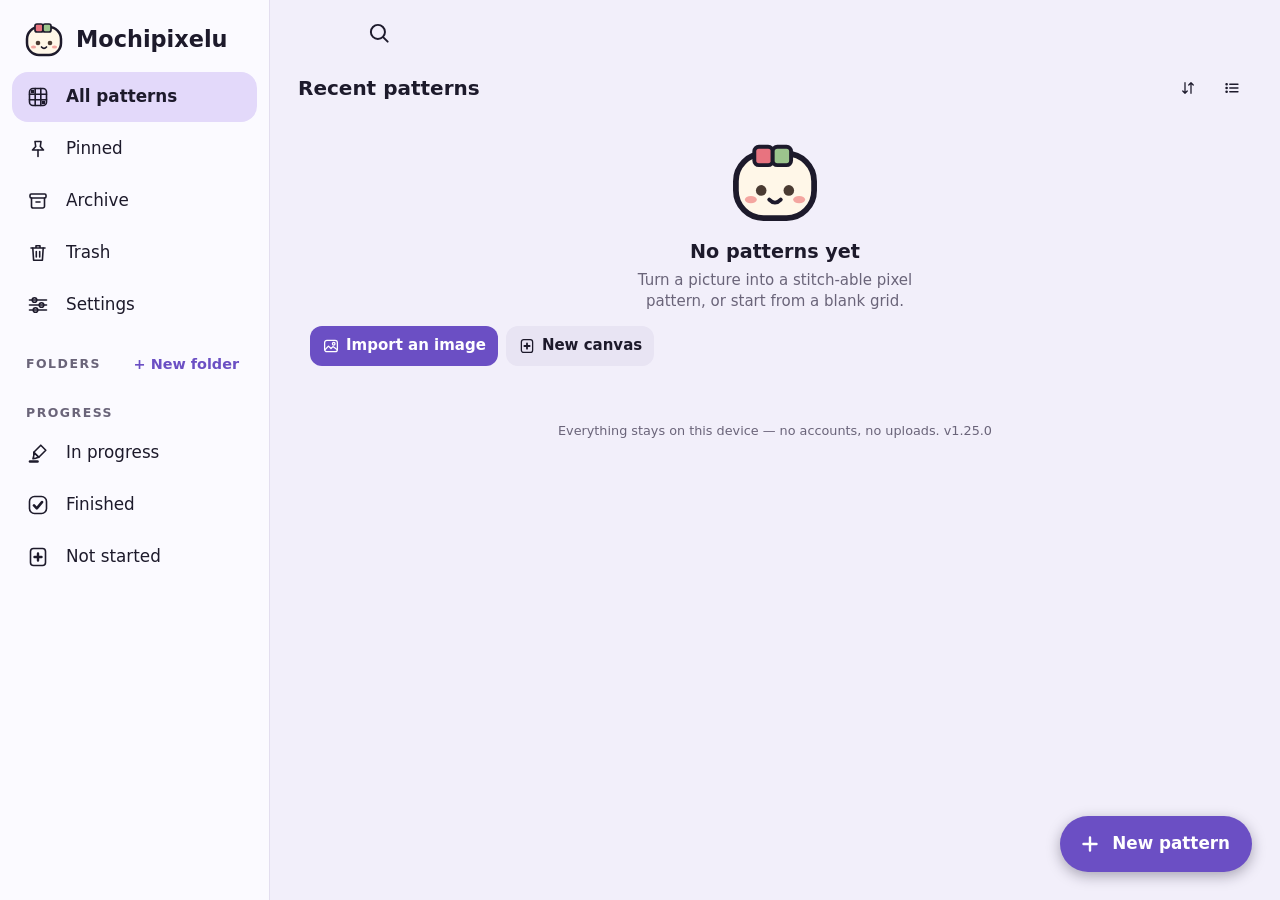
==== commit 929c2ecd: "feat: 1.24.0 → 1.25.0 — Sliding legend row with an eye button; symbols independent of the legend" ====
--- a/index.html
+++ b/index.html
@@ -128,6 +128,7 @@
     <symbol id="i-list" viewBox="0 0 24 24"><path d="M9 7h11M9 12h11M9 17h11"/><circle cx="4.8" cy="7" r=".9" fill="currentColor"/><circle cx="4.8" cy="12" r=".9" fill="currentColor"/><circle cx="4.8" cy="17" r=".9" fill="currentColor"/></symbol>
     <symbol id="i-grid" viewBox="0 0 24 24"><rect x="4.5" y="4.5" width="6" height="6" rx="1.5"/><rect x="13.5" y="4.5" width="6" height="6" rx="1.5"/><rect x="4.5" y="13.5" width="6" height="6" rx="1.5"/><rect x="13.5" y="13.5" width="6" height="6" rx="1.5"/></symbol>
     <symbol id="i-sort" viewBox="0 0 24 24"><path d="M8 5v14M8 19l-3-3M8 19l3-3M16 19V5M16 5l-3 3M16 5l3 3"/></symbol>
+    <symbol id="i-eye-off" viewBox="0 0 24 24"><path d="M3.5 12s3-5.5 8.5-5.5S20.5 12 20.5 12s-3 5.5-8.5 5.5S3.5 12 3.5 12z"/><circle cx="12" cy="12" r="2.6"/><path d="M4.5 4.5l15 15"/></symbol>
     <symbol id="i-pin" viewBox="0 0 24 24"><path d="M9 4.5h6l-.7 5 3.2 3.5H6.5L9.7 9.5 9 4.5z"/><path d="M12 13v6.5"/></symbol>
     <symbol id="i-folder" viewBox="0 0 24 24"><path d="M4 7.5a1.8 1.8 0 0 1 1.8-1.8h3.6l2 2.2h6.8A1.8 1.8 0 0 1 20 9.7v7.5a1.8 1.8 0 0 1-1.8 1.8H5.8A1.8 1.8 0 0 1 4 17.2V7.5z"/></symbol>
     <symbol id="i-archive" viewBox="0 0 24 24"><rect x="4" y="5" width="16" height="4" rx="1.2"/><path d="M5.5 9v8.2a1.8 1.8 0 0 0 1.8 1.8h9.4a1.8 1.8 0 0 0 1.8-1.8V9M10 13h4"/></symbol>
@@ -265,7 +266,6 @@
     <div class="view-dock">
       <div class="vstack">
         <div id="view-legend-pop" class="vcard" hidden>
-          <div class="legend-head"><strong>Colors</strong><button id="view-legend-hide" class="linkbtn" type="button" aria-pressed="true">Hide on canvas</button></div>
           <div id="view-legend" class="chips-scroll"></div>
         </div>
         <div id="guide-controls" class="vcard" hidden>
@@ -352,7 +352,6 @@
     <div class="dock">
       <div id="color-pop" class="pop" hidden aria-label="Quick colors"></div>
       <div id="legend-pop" class="vcard legend-dock" hidden aria-label="Legend">
-        <div class="legend-head"><strong>Colors</strong><button id="btn-clear-filter" class="linkbtn" type="button" hidden>Show all</button><button id="legend-hide" class="linkbtn" type="button" aria-pressed="true">Hide on canvas</button></div>
         <div id="legend-list" class="chips-scroll"></div>
       </div>
       <nav class="tools" id="tools" aria-label="Tools">
--- a/css/styles.css
+++ b/css/styles.css
@@ -729,7 +729,6 @@
 .view-meta { flex: none; padding: 4px 16px 2px; display: flex; align-items: center; gap: 10px; }
 .view-meta .progress { flex: 1; margin: 0; }
 .view-stage { flex: 1 1 0 !important; min-height: 0; min-width: 0; padding: 6px !important; border: 0 !important; background: transparent !important; }
-.hud-view { top: 8px; bottom: auto; right: 8px; }
 .view-dock { flex: none; position: relative; z-index: 3; background: var(--card); border-top: 1px solid var(--hair); }
 .vtools { display: grid; grid-template-columns: repeat(4, 1fr); gap: 2px; padding: 6px; max-width: 640px; margin: 0 auto; }
 .vtool {
@@ -877,3 +876,23 @@
 .vtool { min-height: 46px; padding: 2px; gap: 2px; font-size: .66rem; line-height: 1.1; }
 .vtool .ic { width: 20px; height: 20px; }
 .legend-dock .chips-scroll[hidden], #view-legend[hidden] { display: none; }
+
+/* ===== 1.24.0: smaller guide controls ===== */
+#guide-controls { padding: 4px 12px; gap: 4px; margin-top: 0; }
+#guide-controls .seg { padding: 2px; gap: 2px; border-radius: 12px; }
+#guide-controls .seg button { min-height: 32px; font-size: .85rem; }
+#guide-controls .stepper { gap: 4px; flex-wrap: nowrap; }
+#guide-controls .stepper .btn.small { min-height: 34px; padding: 2px 10px; }
+#guide-controls .stepper .btn.icon-btn { width: 36px; padding: 0; }
+#guide-controls .stepper strong { min-width: 6em; font-size: .95rem; }
+
+/* ===== 1.25.0: one sliding legend row (eye first) ===== */
+.legend-dock, #view-legend-pop { padding: 6px 8px; }
+.legend-dock .chips-scroll, #view-legend, .vstack .chips-scroll {
+  flex-wrap: nowrap; max-height: none; overflow-x: auto; overflow-y: hidden; padding: 2px 2px 4px; gap: 6px; scrollbar-width: none; align-items: center;
+}
+.legend-dock .chips-scroll::-webkit-scrollbar, #view-legend::-webkit-scrollbar { display: none; }
+.chips-scroll > button { flex: none; }
+.chips-scroll .eye { width: 44px; height: 44px; padding: 0; border: 0; border-radius: 14px; background: var(--paper-2); display: grid; place-items: center; cursor: pointer; }
+.chips-scroll .eye[aria-pressed="true"] { background: var(--pill); }
+.chips-scroll .eye .ic { width: 22px; height: 22px; stroke-width: 1.7; }
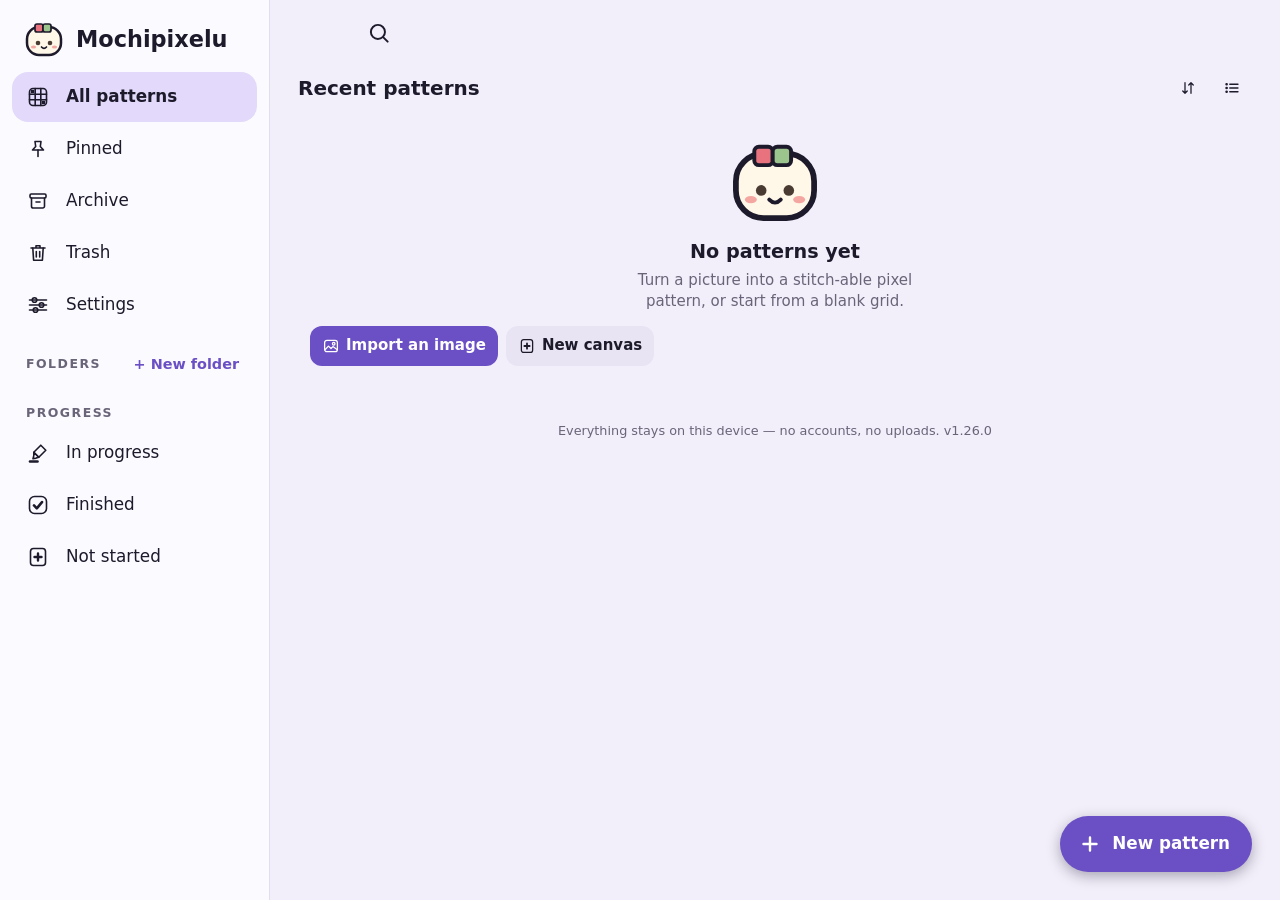
==== commit e13e9318: "feat: 1.25.0 → 1.26.0 — Fixed ⋯ in the legend row with a per-colour symbol editor" ====
--- a/index.html
+++ b/index.html
@@ -267,6 +267,7 @@
       <div class="vstack">
         <div id="view-legend-pop" class="vcard" hidden>
           <div id="view-legend" class="chips-scroll"></div>
+        <button type="button" class="legend-more" id="view-legend-more" aria-label="Edit legend symbols"><svg class="ic"><use href="#i-more"/></svg></button>
         </div>
         <div id="guide-controls" class="vcard" hidden>
           <div class="seg" id="view-guides" role="group" aria-label="Guide style">
@@ -353,6 +354,7 @@
       <div id="color-pop" class="pop" hidden aria-label="Quick colors"></div>
       <div id="legend-pop" class="vcard legend-dock" hidden aria-label="Legend">
         <div id="legend-list" class="chips-scroll"></div>
+        <button type="button" class="legend-more" id="legend-more" aria-label="Edit legend symbols"><svg class="ic"><use href="#i-more"/></svg></button>
       </div>
       <nav class="tools" id="tools" aria-label="Tools">
         <button class="tool" data-tool="pencil" aria-pressed="true" title="Draw (B)"><svg class="ic"><use href="#i-pencil"/></svg><span class="tl">Draw</span></button>
@@ -501,6 +503,16 @@
       <button type="submit" id="text-ok" class="btn primary">Save</button>
     </div>
   </form>
+</dialog>
+
+<dialog id="symbols-dialog" class="dialog">
+  <div class="dialog-head"><h2>Legend symbols</h2></div>
+  <p class="hint">Pick the symbol for each color. Choosing one that another color uses swaps the two.</p>
+  <div id="symbols-list" class="symbols-list"></div>
+  <div class="row end">
+    <button id="symbols-reset" class="btn">Reset to default</button>
+    <button id="symbols-done" class="btn primary">Done</button>
+  </div>
 </dialog>
 
 <dialog id="confirm-dialog" class="dialog">
--- a/css/styles.css
+++ b/css/styles.css
@@ -896,3 +896,15 @@
 .chips-scroll .eye { width: 44px; height: 44px; padding: 0; border: 0; border-radius: 14px; background: var(--paper-2); display: grid; place-items: center; cursor: pointer; }
 .chips-scroll .eye[aria-pressed="true"] { background: var(--pill); }
 .chips-scroll .eye .ic { width: 22px; height: 22px; stroke-width: 1.7; }
+
+/* ===== 1.26.0: fixed more button + symbol editor ===== */
+.legend-dock, #view-legend-pop { display: flex; align-items: center; gap: 6px; }
+.legend-dock[hidden], #view-legend-pop[hidden] { display: none; }
+.legend-dock .chips-scroll, #view-legend-pop .chips-scroll { flex: 1 1 auto; min-width: 0; }
+.legend-more { flex: none; width: 44px; height: 44px; padding: 0; border: 0; border-radius: 14px; background: var(--paper-2); color: var(--ink); display: grid; place-items: center; cursor: pointer; }
+.legend-more .ic { width: 22px; height: 22px; }
+.symbols-list { display: grid; gap: 6px; max-height: 52dvh; overflow: auto; margin: 8px 0; }
+.sym-row { display: flex; align-items: center; gap: 10px; }
+.sym-row .swatch { width: 36px; height: 36px; border-radius: 10px; display: grid; place-items: center; font-weight: 700; flex: none; }
+.sym-row .sym-name { flex: 1; font-size: .85rem; }
+.sym-row select { min-height: 40px; font-size: 1rem; min-width: 64px; }
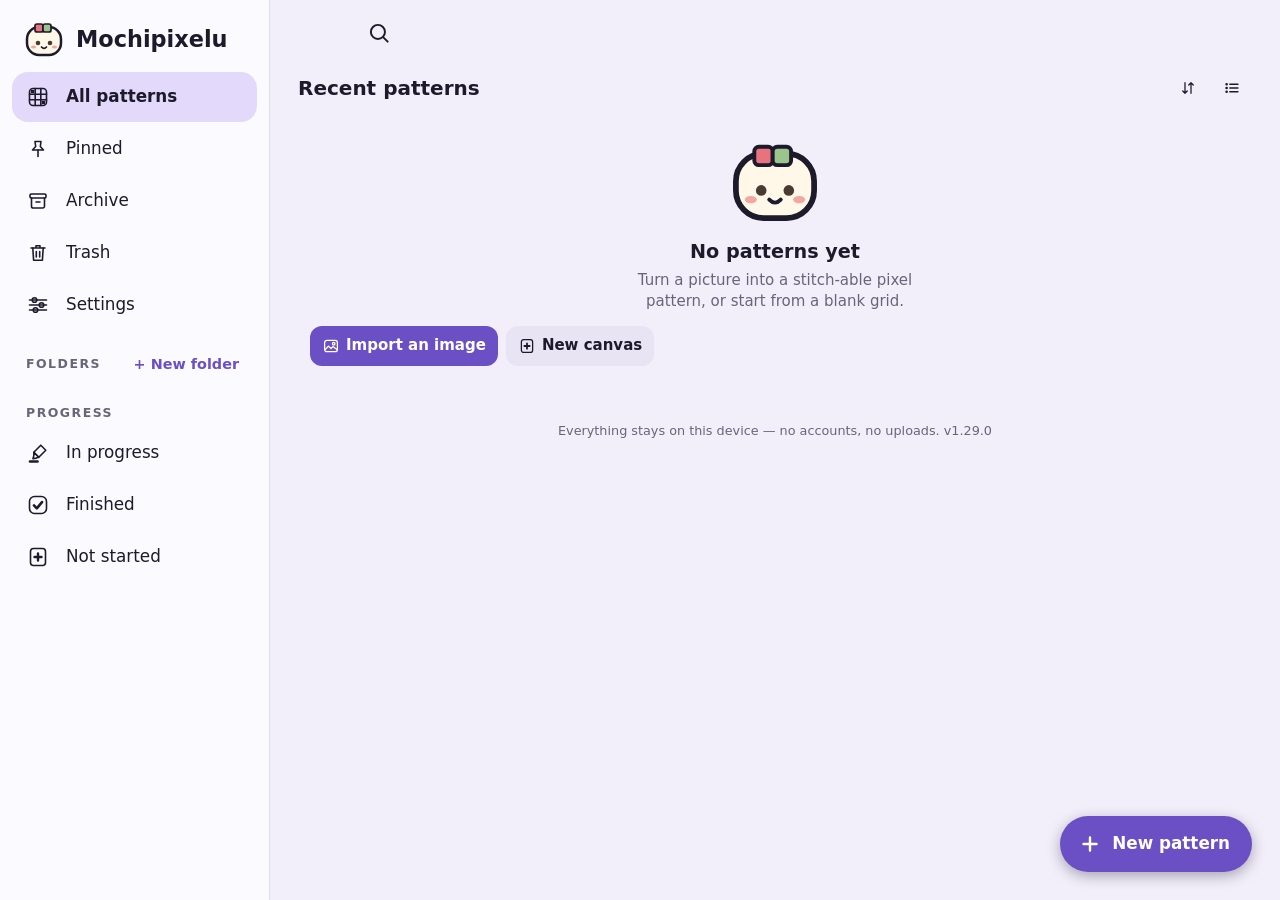
==== commit 1df40b3b: "feat: 1.28.0 → 1.29.0 — Chart grid detection (groundwork for importing charts from images)" ====
--- a/index.html
+++ b/index.html
@@ -595,6 +595,7 @@
 <script src="js/state.js"></script>
 <script src="js/palette.js"></script>
 <script src="js/pixelate.js"></script>
+<script src="js/chart.js"></script>
 <script src="js/renderer.js"></script>
 <script src="js/storage.js"></script>
 <script src="js/exporter.js"></script>
--- a/css/styles.css
+++ b/css/styles.css
@@ -908,3 +908,18 @@
 .sym-row .swatch { width: 36px; height: 36px; border-radius: 10px; display: grid; place-items: center; font-weight: 700; flex: none; }
 .sym-row .sym-name { flex: 1; font-size: .85rem; }
 .sym-row select { min-height: 40px; font-size: 1rem; min-width: 64px; }
+
+/* ===== 1.28.0 (phone): popups cover the canvas instead of pushing it; legend row as tall as the quick colors ===== */
+@media (max-width: 899px) and (min-height: 521px) {
+  .pop, .legend-dock { height: 52px; box-sizing: border-box; padding: 4px 10px; display: flex; align-items: center; gap: 8px; }
+  .legend-dock { position: absolute; left: 0; right: 0; bottom: 100%; z-index: 4; background: var(--card); border: 0; border-top: 1px solid var(--hair); border-radius: 0; box-shadow: 0 -8px 18px rgb(var(--shadow) / .1); max-width: none; width: auto; }
+  #screen-editor[data-tone] .legend-dock, #screen-view[data-tone] .vstack > .vcard { background: color-mix(in srgb, var(--tone) 70%, var(--card)); }
+  .legend-dock .chips-scroll { max-height: none; height: 44px; }
+  #view-legend-pop { height: 52px; box-sizing: border-box; padding: 4px 10px; }
+  #view-legend { height: 44px; }
+  .vstack { position: absolute; left: 0; right: 0; bottom: 100%; z-index: 6; background: var(--card); box-shadow: 0 -8px 18px rgb(var(--shadow) / .1); }
+  .vstack > .vcard { background: var(--card); }
+  .vstack > .vcard[hidden] { display: none; }
+  .vstack:not(:has(.vcard:not([hidden]))) { display: none; }
+  .view-dock { z-index: 8; }
+}
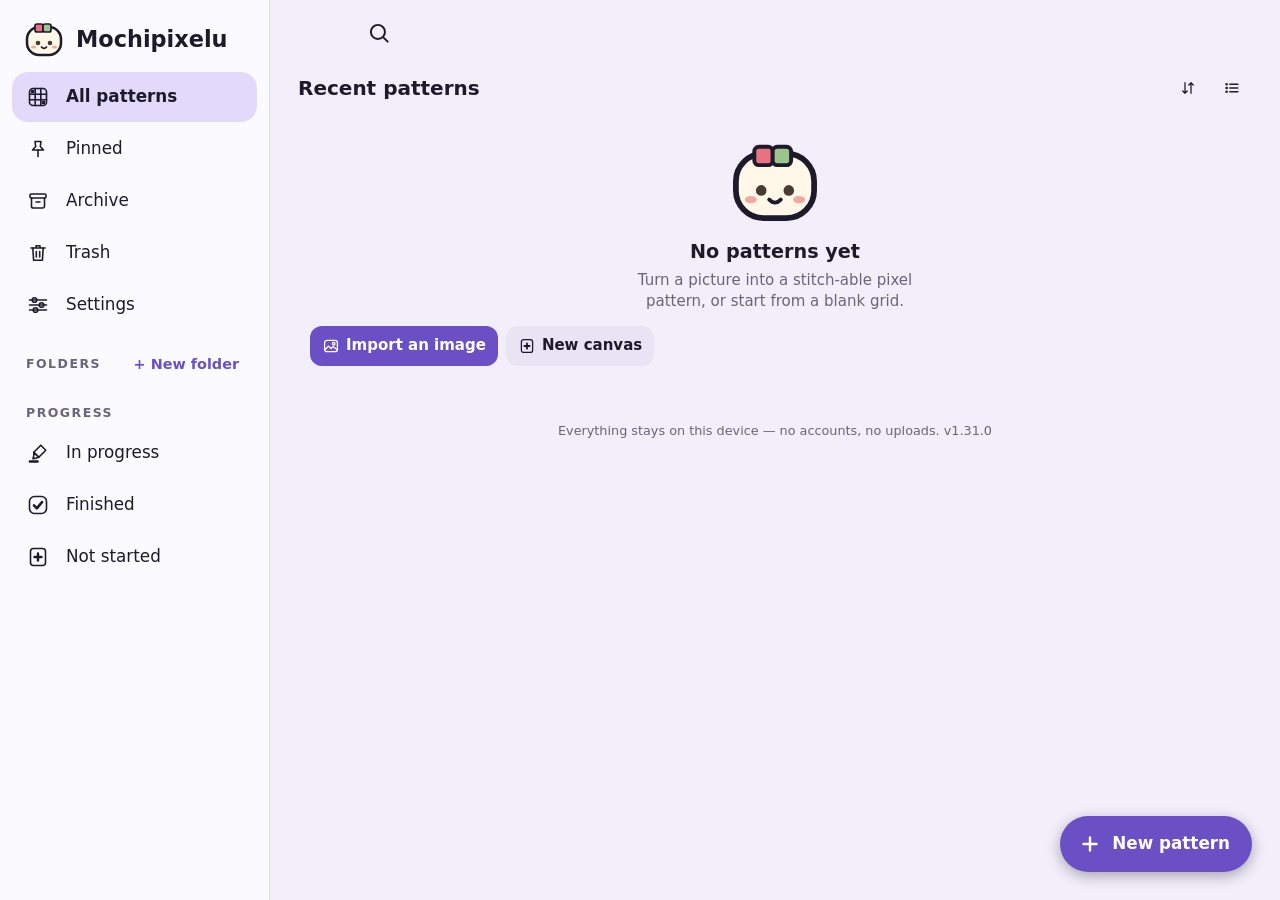
==== commit 851f45bc: "feat: 1.30.0 → 1.31.0 — Import a chart from an image (crop box, grid overlay, preview)" ====
--- a/index.html
+++ b/index.html
@@ -231,6 +231,7 @@
     <div id="fab-menu" class="fab-menu" hidden>
       <button class="btn fab-item" data-home="new"><svg class="ic sm"><use href="#i-newfile"/></svg>New canvas</button>
       <button class="btn fab-item" data-home="import"><svg class="ic sm"><use href="#i-image"/></svg>Import image</button>
+      <button class="btn fab-item" data-home="chart"><svg class="ic sm"><use href="#i-grid"/></svg>Import chart</button>
       <button class="btn fab-item" data-home="open"><svg class="ic sm"><use href="#i-upload"/></svg>Open file</button>
     </div>
     <button id="fab" class="fab" type="button" aria-label="Add a pattern" aria-expanded="false"><svg class="ic"><use href="#i-plus"/></svg><span class="fab-label">New pattern</span></button>
@@ -464,6 +465,7 @@
 
 <input id="file-input" type="file" accept="image/*" hidden>
 <input id="file-home-input" type="file" accept="image/*" hidden>
+<input id="file-chart-input" type="file" accept="image/*" hidden>
 <input id="file-project" type="file" accept=".json,.mochi,application/json" hidden>
 
 <!-- ===== dialogs ===== -->
@@ -503,6 +505,29 @@
       <button type="submit" id="text-ok" class="btn primary">Save</button>
     </div>
   </form>
+</dialog>
+
+<dialog id="chart-dialog" class="dialog chart-dialog">
+  <div class="dialog-head"><h2>Import a chart</h2></div>
+  <p class="hint" id="chart-hint">Drag the corners so the box wraps just the pattern squares (not the numbers), then check the preview.</p>
+  <div class="chart-stage" id="chart-stage"><canvas id="chart-canvas" aria-label="Chart image with the pattern area"></canvas></div>
+  <div class="row chart-controls">
+    <label>Columns <input id="chart-cols" type="number" min="1" max="256" inputmode="numeric"></label>
+    <label>Rows <input id="chart-rows" type="number" min="1" max="256" inputmode="numeric"></label>
+    <label>Empty cells
+      <select id="chart-empty">
+        <option value="auto">Auto (white / grey background)</option>
+        <option value="white">White is empty</option>
+        <option value="none">Nothing is empty</option>
+      </select>
+    </label>
+  </div>
+  <div class="row"><button type="button" id="chart-find" class="btn small"><svg class="ic sm"><use href="#i-grid"/></svg>Find the grid in this box</button></div>
+  <div class="chart-preview"><canvas id="chart-preview" aria-label="Preview of the imported pattern"></canvas><span id="chart-info" class="hint" aria-live="polite"></span></div>
+  <div class="row end">
+    <button type="button" id="chart-cancel" class="btn">Cancel</button>
+    <button type="button" id="chart-import" class="btn primary">Import</button>
+  </div>
 </dialog>
 
 <dialog id="symbols-dialog" class="dialog">
@@ -606,6 +631,7 @@
 <script src="js/actions.js"></script>
 <script src="js/editor.js"></script>
 <script src="js/panels.js"></script>
+<script src="js/chartimport.js"></script>
 <script src="js/home.js"></script>
 <script src="js/view.js"></script>
 <script src="js/main.js"></script>
--- a/css/styles.css
+++ b/css/styles.css
@@ -923,3 +923,16 @@
   .vstack:not(:has(.vcard:not([hidden]))) { display: none; }
   .view-dock { z-index: 8; }
 }
+
+/* ===== 1.31.0: import a chart ===== */
+.chart-dialog { width: min(760px, 96vw); overflow: auto; }
+.chart-stage { display: grid; place-items: center; margin: 8px 0; background: var(--paper-2); border-radius: 12px; padding: 6px; }
+.chart-stage canvas { display: block; touch-action: none; max-width: 100%; border-radius: 6px; }
+.chart-controls { display: flex; flex-wrap: wrap; gap: 10px; align-items: flex-end; }
+.chart-controls label { display: grid; gap: 4px; font-size: .85rem; font-weight: 700; }
+.chart-controls input[type="number"] { width: 84px; }
+.chart-preview { display: grid; gap: 4px; justify-items: start; margin: 10px 0; }
+.chart-preview canvas { image-rendering: pixelated; max-width: 100%; max-height: 22dvh; object-fit: contain; border-radius: 8px; border: 1px solid var(--hair); }
+.chart-dialog .row.end { position: sticky; bottom: -14px; background: var(--card); padding: 10px 0 4px; margin-top: 4px; z-index: 2; }
+.chart-dialog { z-index: 40; }
+.chart-preview canvas { max-height: 16dvh; }
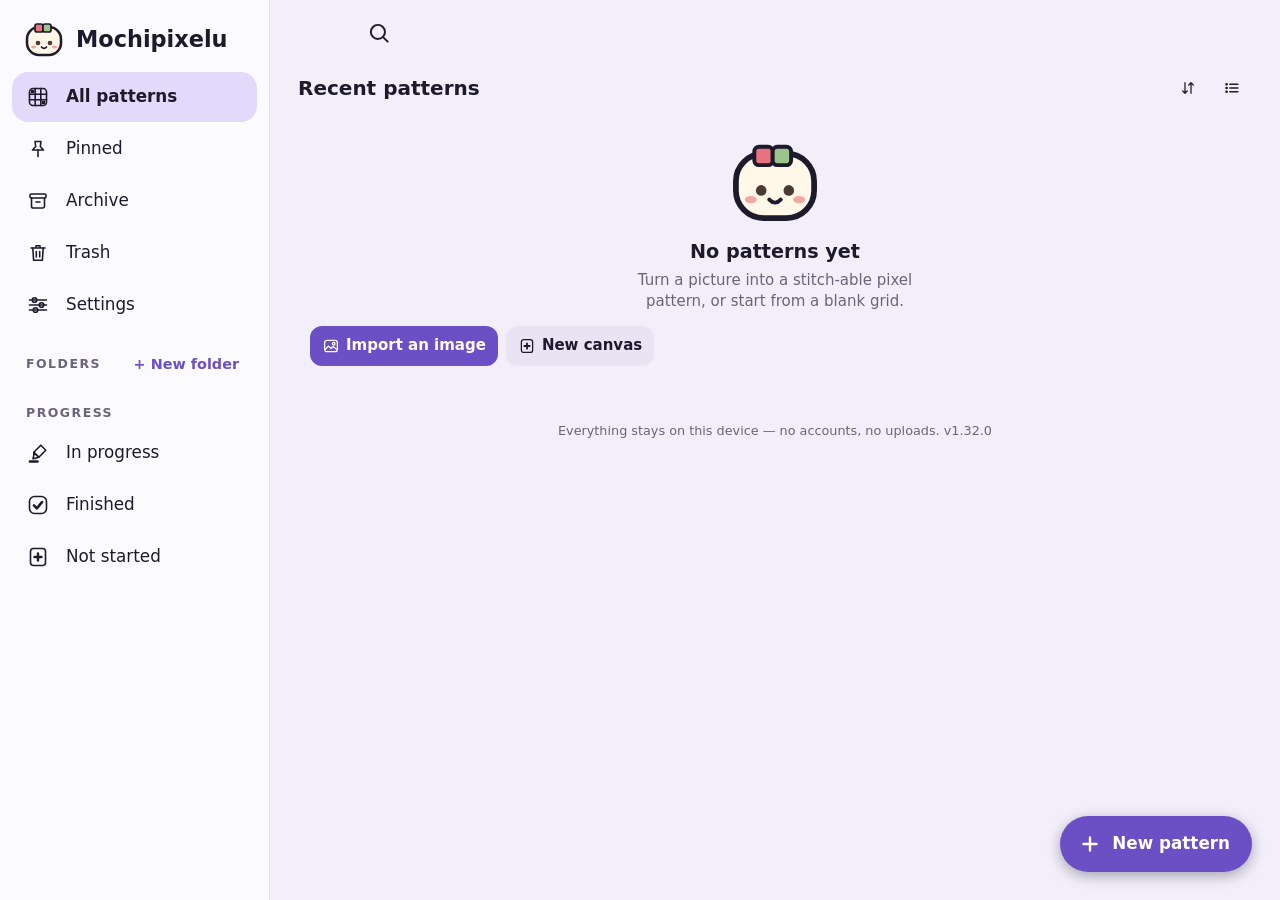
==== commit 34e0ae86: "feat: 1.31.0 → 1.32.0 — Chart import: round beads, several patterns per image, enclosed white kept" ====
--- a/index.html
+++ b/index.html
@@ -516,12 +516,13 @@
     <label>Rows <input id="chart-rows" type="number" min="1" max="256" inputmode="numeric"></label>
     <label>Empty cells
       <select id="chart-empty">
-        <option value="auto">Auto (white / grey background)</option>
-        <option value="white">White is empty</option>
-        <option value="none">Nothing is empty</option>
+        <option value="auto">Auto (background around the pattern)</option>
+        <option value="white">Every white cell</option>
+        <option value="none">Nothing</option>
       </select>
     </label>
   </div>
+  <div class="row chart-regions" id="chart-regions" hidden></div>
   <div class="row"><button type="button" id="chart-find" class="btn small"><svg class="ic sm"><use href="#i-grid"/></svg>Find the grid in this box</button></div>
   <div class="chart-preview"><canvas id="chart-preview" aria-label="Preview of the imported pattern"></canvas><span id="chart-info" class="hint" aria-live="polite"></span></div>
   <div class="row end">
--- a/css/styles.css
+++ b/css/styles.css
@@ -936,3 +936,5 @@
 .chart-dialog .row.end { position: sticky; bottom: -14px; background: var(--card); padding: 10px 0 4px; margin-top: 4px; z-index: 2; }
 .chart-dialog { z-index: 40; }
 .chart-preview canvas { max-height: 16dvh; }
+.chart-regions { display: flex; flex-wrap: wrap; gap: 6px; }
+.chart-regions[hidden] { display: none; }
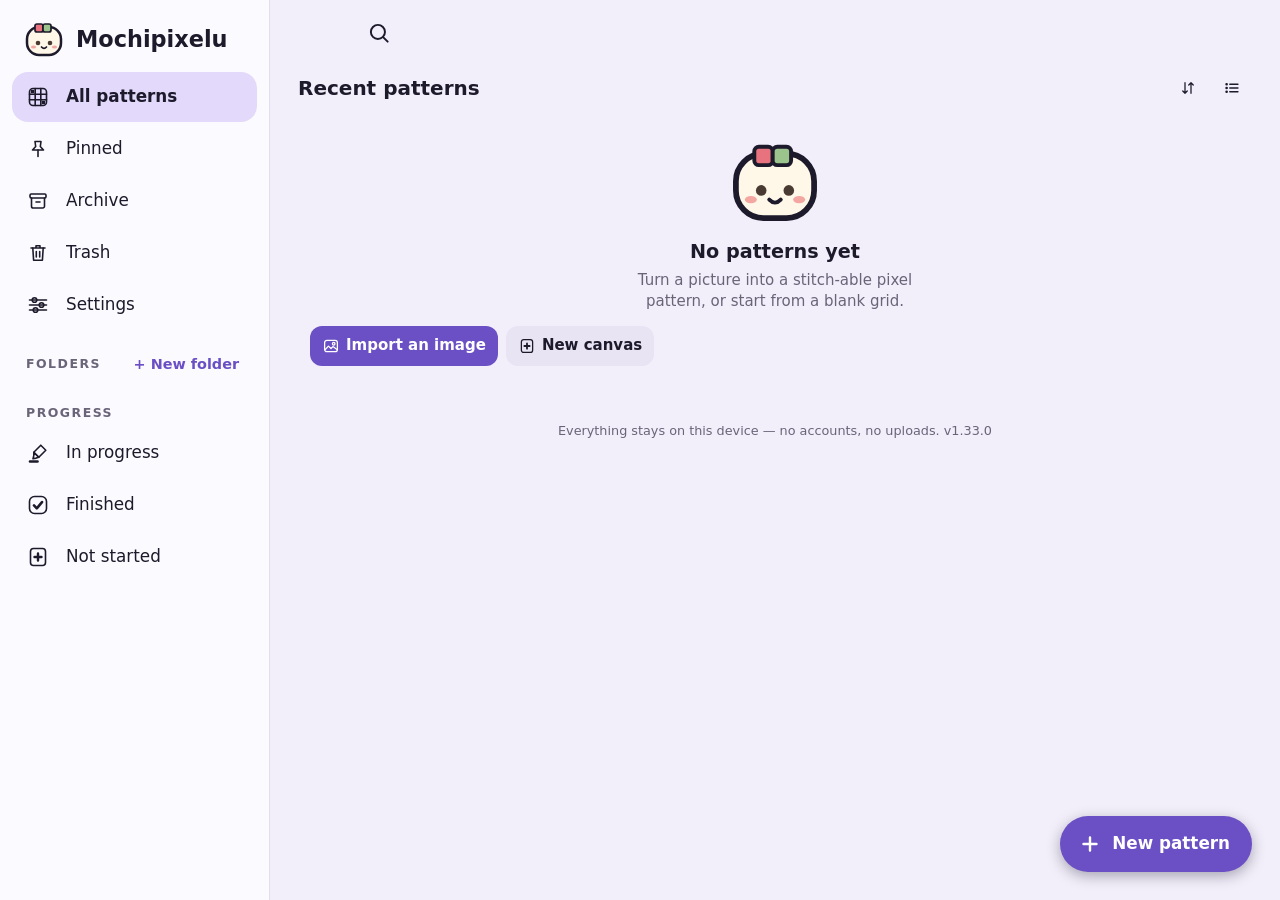
==== commit a007fa52: "feat: 1.32.0 → 1.33.0 — Symbol-chart reader; Find several patterns; sub-pixel grid pitch" ====
--- a/index.html
+++ b/index.html
@@ -514,6 +514,13 @@
   <div class="row chart-controls">
     <label>Columns <input id="chart-cols" type="number" min="1" max="256" inputmode="numeric"></label>
     <label>Rows <input id="chart-rows" type="number" min="1" max="256" inputmode="numeric"></label>
+    <label>Read as
+      <select id="chart-mode">
+        <option value="auto">Auto</option>
+        <option value="colors">Colours</option>
+        <option value="symbols">Symbols</option>
+      </select>
+    </label>
     <label>Empty cells
       <select id="chart-empty">
         <option value="auto">Auto (background around the pattern)</option>
@@ -523,6 +530,7 @@
     </label>
   </div>
   <div class="row chart-regions" id="chart-regions" hidden></div>
+  <div class="row"><button type="button" id="chart-patterns" class="btn small"><svg class="ic sm"><use href="#i-grid"/></svg>Find several patterns</button></div>
   <div class="row"><button type="button" id="chart-find" class="btn small"><svg class="ic sm"><use href="#i-grid"/></svg>Find the grid in this box</button></div>
   <div class="chart-preview"><canvas id="chart-preview" aria-label="Preview of the imported pattern"></canvas><span id="chart-info" class="hint" aria-live="polite"></span></div>
   <div class="row end">
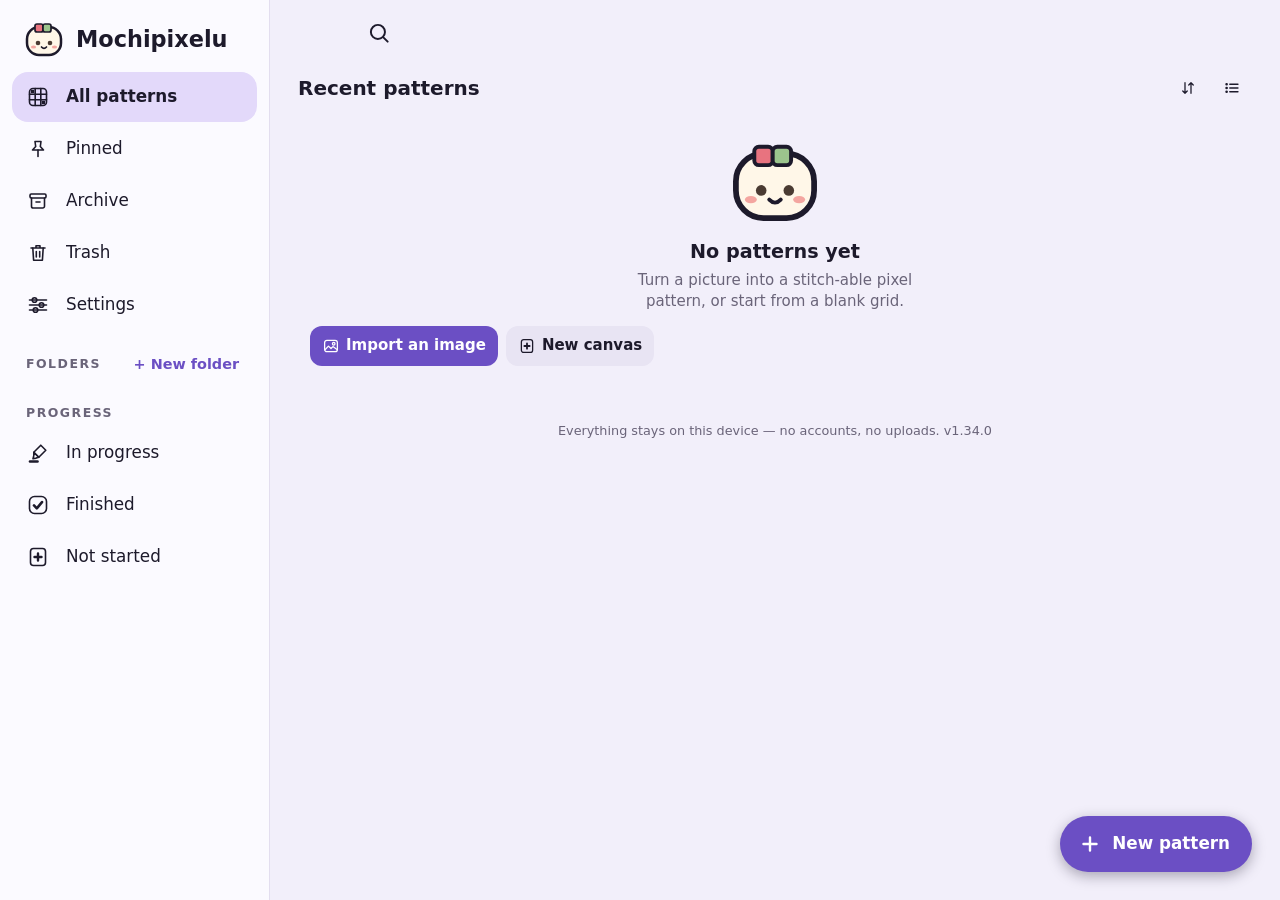
==== commit 5cae35ee: "feat: 1.33.0 → 1.34.0 — Pattern view redesign (header, guide card, colour names, undo for ticks)" ====
--- a/index.html
+++ b/index.html
@@ -240,18 +240,18 @@
 
 <!-- ============================ PROJECT VIEW ============================ -->
 <section id="screen-view" class="screen" hidden>
-  <header class="topbar">
+  <header class="topbar view-top">
     <button id="view-back" class="btn icon-btn" aria-label="Back to my patterns"><svg class="ic"><use href="#i-back"/></svg></button>
-    <h2 id="view-title" class="view-title">Pattern</h2>
-    <button id="view-edit" class="btn primary"><svg class="ic sm"><use href="#i-pencil"/></svg>Edit</button>
+    <span class="view-badge" aria-hidden="true"><svg class="ic mascot" viewBox="0 0 40 36"><use href="#i-mochi"/></svg></span>
+    <div class="view-heading">
+      <h2 id="view-title" class="view-title">Pattern</h2>
+      <span id="view-size" class="view-sub"></span>
+    </div>
+    <span id="view-progress-text" class="view-count" aria-live="polite"></span>
     <button id="view-more" class="btn icon-btn" aria-label="More actions"><svg class="ic"><use href="#i-more"/></svg></button>
   </header>
   <main class="view-main">
-    <div class="view-meta">
-      <span id="view-size" class="meta-line"></span>
-      <div class="progress" role="progressbar" aria-valuemin="0" aria-valuemax="100" aria-valuenow="0" id="view-progress"><div id="view-progress-bar"></div></div>
-      <span id="view-progress-text" class="meta-line"></span>
-    </div>
+    <div class="progress" role="progressbar" aria-label="Stitching progress" aria-valuemin="0" aria-valuemax="100" aria-valuenow="0" id="view-progress"><div id="view-progress-bar"></div></div>
     <div class="view-selected" id="view-info" aria-live="polite">
       <span id="view-info-swatch" class="swatch empty" hidden></span>
       <span id="view-info-text"></span>
@@ -268,20 +268,25 @@
       <div class="vstack">
         <div id="view-legend-pop" class="vcard" hidden>
           <div id="view-legend" class="chips-scroll"></div>
-        <button type="button" class="legend-more" id="view-legend-more" aria-label="Edit legend symbols"><svg class="ic"><use href="#i-more"/></svg></button>
-        </div>
-        <div id="guide-controls" class="vcard" hidden>
-          <div class="seg" id="view-guides" role="group" aria-label="Guide style">
-            <button data-guide="row" aria-pressed="true">Row</button>
-            <button data-guide="col" aria-pressed="false">Column</button>
-            <button data-guide="cross" aria-pressed="false">Both</button>
+          <button type="button" class="legend-more" id="view-legend-more" aria-label="Edit legend symbols"><svg class="ic"><use href="#i-more"/></svg></button>
+        </div>
+        <div id="guide-controls" class="vcard guide-card" hidden>
+          <div class="guide-top">
+            <div class="seg" id="view-guides" role="group" aria-label="Guide style">
+              <button data-guide="row" aria-pressed="true">Row</button>
+              <button data-guide="col" aria-pressed="false">Column</button>
+              <button data-guide="cross" aria-pressed="false">Both</button>
+            </div>
+            <button id="guide-done" class="btn small soft"><svg class="ic sm"><use href="#i-list"/></svg><span id="guide-done-label">Row done</span></button>
           </div>
-          <div class="stepper">
-            <button id="guide-prev" class="btn small icon-btn" aria-label="Previous"><svg class="ic sm"><use href="#i-chev"/></svg></button>
-            <strong id="guide-label">Row 1</strong>
-            <button id="guide-next" class="btn small icon-btn" aria-label="Next"><svg class="ic sm"><use href="#i-chev"/></svg></button>
-            <button id="guide-done" class="btn small"><svg class="ic sm"><use href="#i-mark"/></svg><span id="guide-done-label">Mark row done</span></button>
+          <div class="guide-main">
+            <button id="guide-prev" class="soft-btn" aria-label="Previous"><svg class="ic"><use href="#i-chev"/></svg></button>
+            <strong id="guide-label">Row 1 of 1</strong>
+            <button id="guide-next" class="soft-btn" aria-label="Next"><svg class="ic"><use href="#i-chev"/></svg></button>
+            <button id="guide-stitch" class="btn go"><svg class="ic"><use href="#i-mark"/></svg><span id="guide-stitch-label">Mark stitch done</span></button>
+            <button id="guide-undo" class="soft-btn undo" aria-label="Undo the last tick" disabled><svg class="ic"><use href="#i-undo"/></svg><span>Undo</span></button>
           </div>
+          <div class="guide-colors" id="guide-colors"></div>
         </div>
       </div>
       <nav class="vtools" id="view-modes" role="group" aria-label="Tap mode">
@@ -566,6 +571,7 @@
 <div id="view-menu" class="ctx-menu opt-menu view-menu" role="menu" hidden>
   <div class="theme-row"><span class="theme-label">Theme</span><div class="swatches" id="view-swatches"></div></div>
   <hr>
+  <button data-menu="edit"><svg class="ic"><use href="#i-design"/></svg>Edit pattern</button>
   <button data-menu="pin"><svg class="ic"><use href="#i-pin"/></svg><span>Pin</span></button>
   <button data-menu="rename"><svg class="ic"><use href="#i-pencil"/></svg>Rename</button>
   <button data-menu="duplicate"><svg class="ic"><use href="#i-copy"/></svg>Copy</button>
--- a/css/styles.css
+++ b/css/styles.css
@@ -938,3 +938,82 @@
 .chart-preview canvas { max-height: 16dvh; }
 .chart-regions { display: flex; flex-wrap: wrap; gap: 6px; }
 .chart-regions[hidden] { display: none; }
+
+/* ===== 1.34.0: pattern view redesign (header, progress, selected stitch, guide card, bottom bar) ===== */
+.view-top { gap: 8px; padding: 8px 12px; padding-top: calc(8px + var(--safe-t)); border-bottom: 0; background: transparent; }
+.view-top .btn.icon-btn { border: 0; background: transparent; box-shadow: none; width: 44px; height: 44px; padding: 0; border-radius: 14px; }
+.view-top .btn.icon-btn:active { background: var(--pill); }
+.view-badge { flex: none; width: 46px; height: 46px; border-radius: 15px; background: var(--pill); display: grid; place-items: center; }
+.view-badge .ic.mascot { width: 32px; height: 29px; }
+.view-heading { flex: 1; min-width: 0; display: grid; gap: 1px; }
+.view-heading .view-title { flex: none; font-size: 1.12rem; line-height: 1.2; font-weight: 800; }
+.view-sub { font-size: .8rem; color: var(--ink-soft); font-weight: 600; white-space: nowrap; overflow: hidden; text-overflow: ellipsis; }
+.view-count { flex: none; font-size: .85rem; font-weight: 700; color: var(--ink-soft); white-space: nowrap; }
+@media (max-width: 380px) { .view-count { font-size: .76rem; } .view-badge { display: none; } }
+
+#view-progress { margin: 2px 16px 0; height: 12px; border: 0; background: var(--paper-2); }
+#view-progress > div { background: var(--berry); border-radius: 999px; min-width: 12px; transition: width .25s; }
+#screen-view .view-selected { height: 52px; min-height: 52px; padding: 8px 18px; gap: 12px; font-size: 1.02rem; font-weight: 600; color: var(--ink-soft); align-items: center; }
+#screen-view .view-selected .swatch { width: 36px; height: 36px; min-width: 36px; border-radius: 10px; border-width: 0; box-shadow: inset 0 0 0 1px rgb(0 0 0 / .08); }
+#screen-view .view-stage { margin: 2px 12px 10px; padding: 8px !important; border-radius: 24px; background: color-mix(in srgb, var(--pill) 38%, var(--card)) !important; }
+
+/* guide card */
+.guide-card { padding: 12px 14px 12px; display: grid; gap: 10px; }
+.guide-top { display: flex; gap: 8px; align-items: center; }
+.guide-top .seg { flex: 1; }
+.guide-top .seg button { min-height: 34px; font-size: .88rem; padding: 4px 6px; }
+.btn.soft { background: var(--pill); border: 0; min-height: 40px; border-radius: 14px; font-weight: 700; }
+.guide-main { display: grid; grid-template-columns: 36px auto 36px minmax(0, 1fr) 44px; gap: 6px; align-items: center; }
+.guide-main strong { text-align: center; font-size: .85rem; white-space: nowrap; padding: 0 2px; }
+.soft-btn { border: 0; background: var(--pill); color: var(--ink); border-radius: 15px; min-height: 46px; display: grid; place-items: center; cursor: pointer; font: inherit; font-size: .72rem; font-weight: 700; padding: 0; }
+.soft-btn:disabled { opacity: .45; cursor: default; }
+.soft-btn .ic { width: 22px; height: 22px; }
+.soft-btn.undo span { display: none; }
+.guide-main #guide-prev .ic { transform: rotate(-90deg); }
+.guide-main #guide-next .ic { transform: rotate(90deg); }
+.btn.go { background: var(--matcha); color: #fff; border: 0; border-radius: 16px; min-height: 48px; font-weight: 800; font-size: .8rem; padding: 4px 6px; gap: 4px; text-shadow: none; white-space: nowrap; }
+@media (max-width: 400px) { .btn.go .ic { display: none; } }
+.btn.go .ic { stroke: #fff; width: 20px; height: 20px; }
+.guide-colors { display: flex; align-items: center; gap: 8px; border-top: 1px solid var(--hair); padding-top: 10px; }
+.gc-item { display: flex; align-items: center; gap: 6px; min-width: 0; }
+.gc-sw { flex: none; width: 30px; height: 30px; border-radius: 9px; box-shadow: inset 0 0 0 1px rgb(0 0 0 / .14); }
+.gc-text { display: grid; line-height: 1.15; font-size: .7rem; color: var(--ink-soft); min-width: 0; }
+.gc-text strong { font-size: .8rem; color: var(--ink); }
+.gc-text span { white-space: nowrap; overflow: hidden; text-overflow: ellipsis; }
+.gc-all { margin-left: auto; flex: none; padding: 0 12px; }
+.gc-all .short { display: none; }
+.gc-all .chev { transform: rotate(90deg); }
+@media (max-width: 400px) { .gc-all .full { display: none; } .gc-all .short { display: inline; } .gc-text span { max-width: 52px; } }
+
+/* bottom bar: active mode is a wide pill */
+.vtool { border-radius: 22px; }
+.vtool[aria-pressed="true"] { background: var(--pill); }
+.vtool .ic { stroke-width: 1.7; }
+
+@media (max-width: 899px) and (min-height: 521px) {
+  .vstack { left: 10px; right: 10px; bottom: calc(100% + 8px); border-radius: 22px; background: var(--card); box-shadow: 0 6px 22px rgb(var(--shadow) / .22); overflow: hidden; }
+  .vstack > .vcard { border: 0; border-radius: 0; background: var(--card); box-shadow: none; }
+  #screen-view[data-tone] .vstack { background: color-mix(in srgb, var(--tone) 40%, var(--card)); }
+  #screen-view[data-tone] .vstack > .vcard { background: transparent; }
+  .view-dock { border-top: 0; }
+}
+
+/* short screens (phones turned sideways): keep the canvas big */
+@media (max-height: 520px) {
+  .view-top { padding: 3px 10px; padding-top: calc(3px + var(--safe-t)); }
+  .view-badge { display: none; }
+  .view-top .btn.icon-btn { width: 40px; height: 40px; }
+  #view-progress { height: 8px; margin: 0 14px; }
+  #screen-view .view-selected { height: 30px; min-height: 30px; padding: 2px 16px; font-size: .9rem; }
+  #screen-view .view-selected .swatch { width: 22px; height: 22px; min-width: 22px; border-radius: 6px; }
+  #screen-view .view-stage { margin: 0 8px 4px; padding: 3px !important; border-radius: 16px; }
+  #screen-view .canvas-scroll { padding: 6px; }
+}
+
+.gc-text strong { white-space: nowrap; }
+@media (max-width: 380px) {
+  #guide-stitch-label { font-size: 0; }
+  #guide-stitch-label::after { content: attr(data-short); font-size: .8rem; }
+  .gc-item:nth-child(3) { display: none; }
+}
+@media (min-width: 900px) { .view-dock { width: min(680px, 100%); margin: 0 auto; } .view-dock .vstack { margin-bottom: 4px; } }
